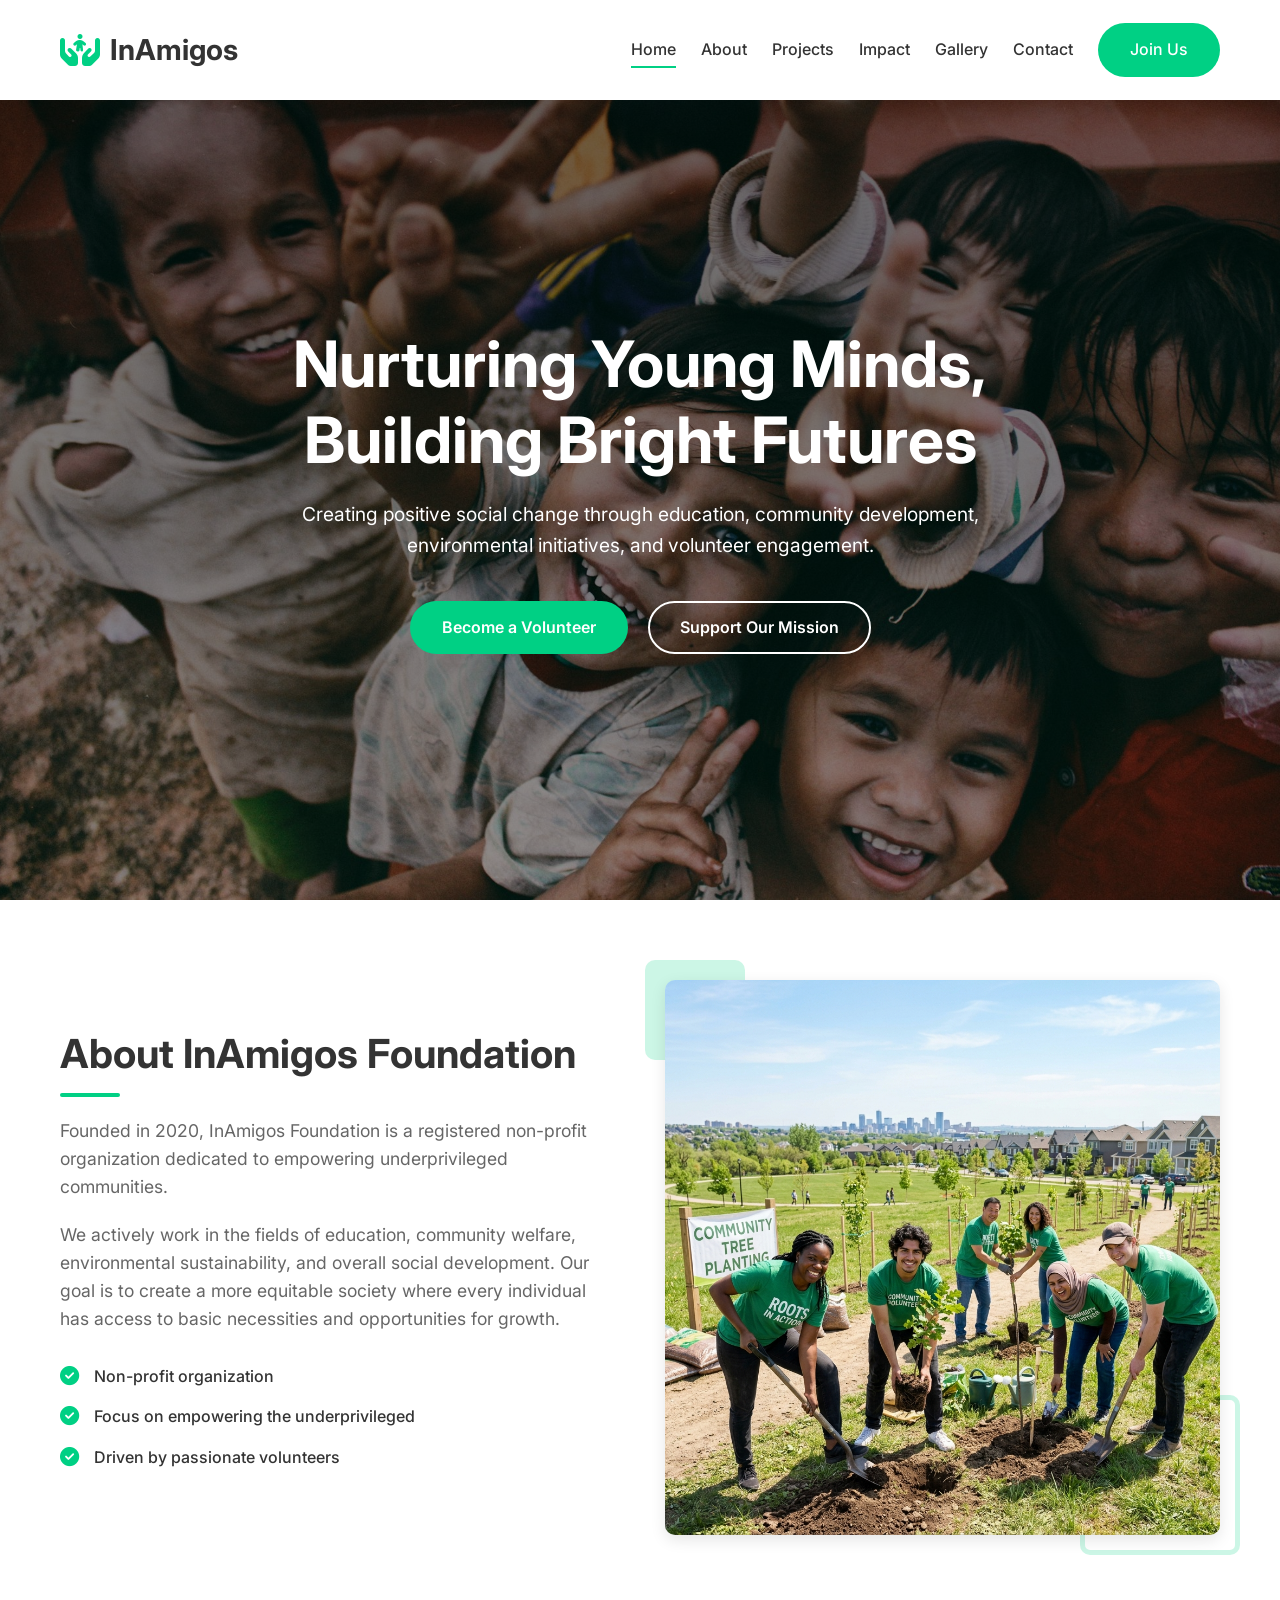
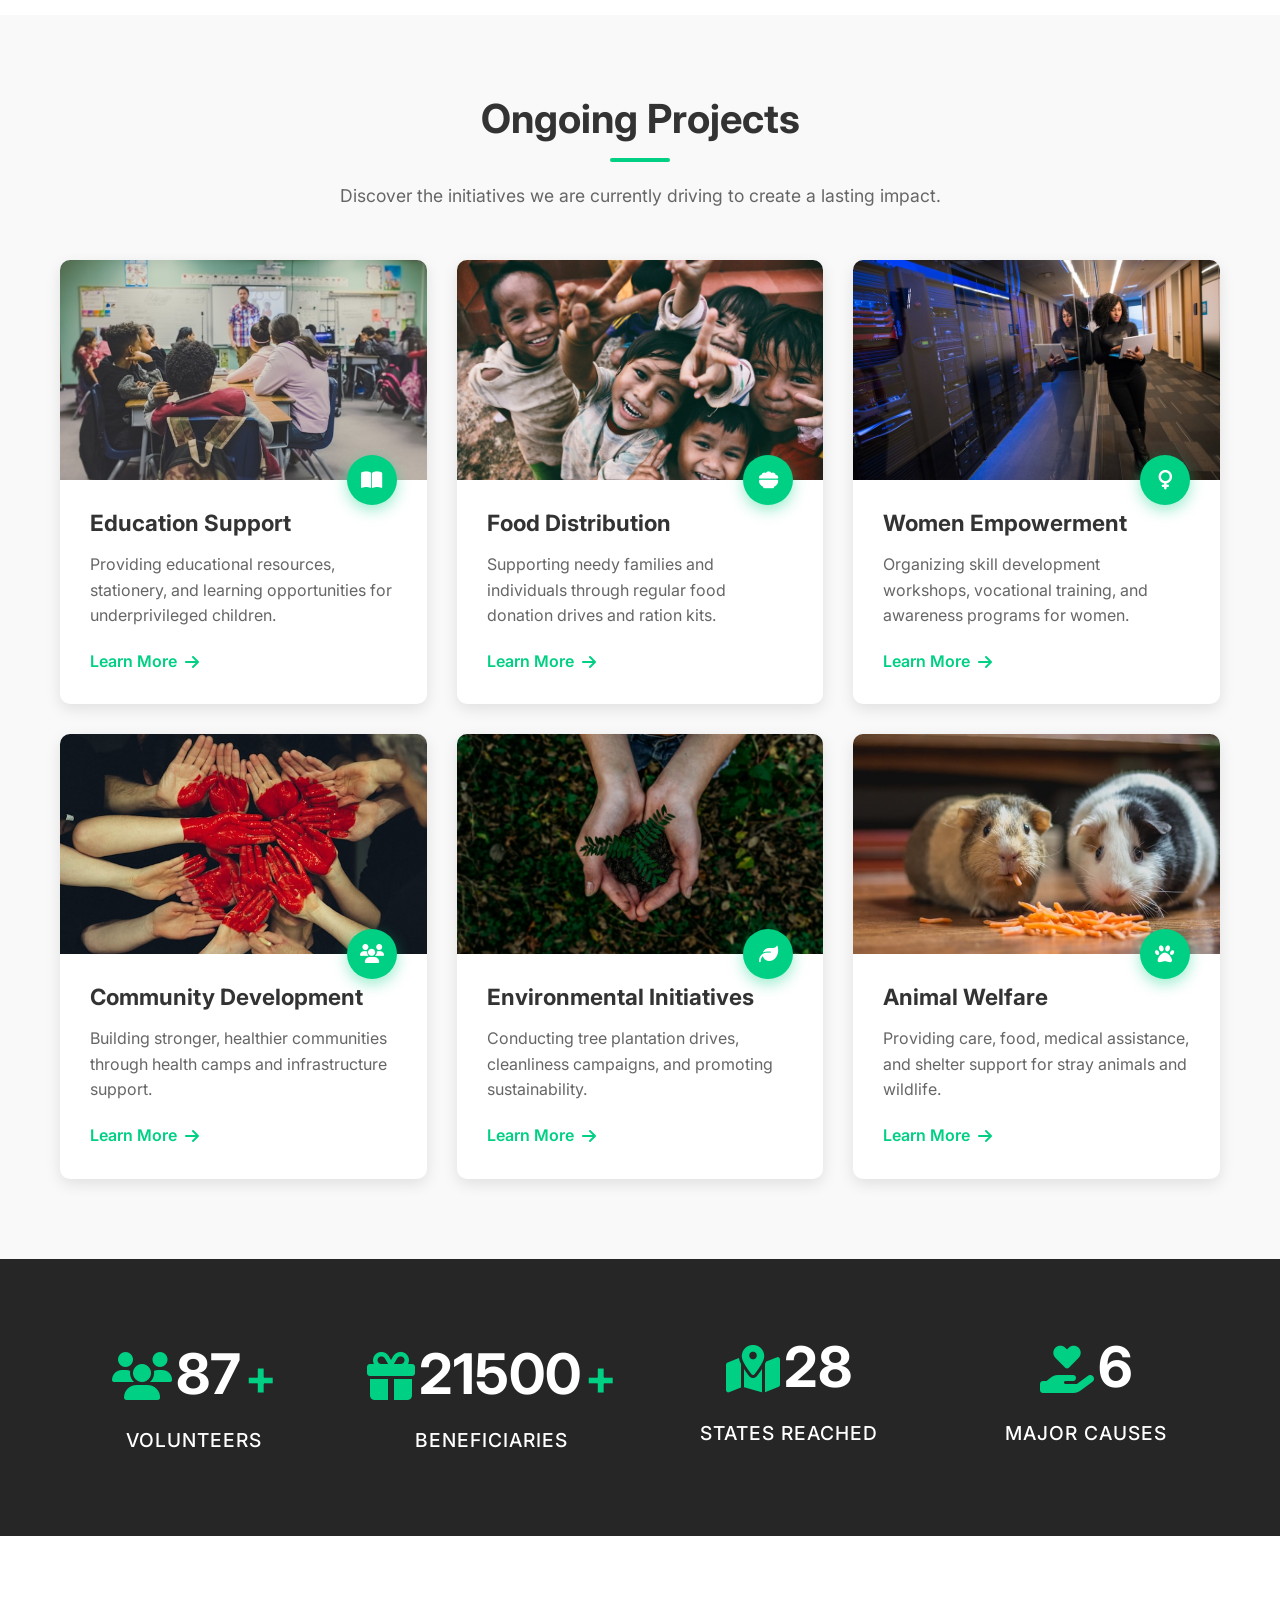
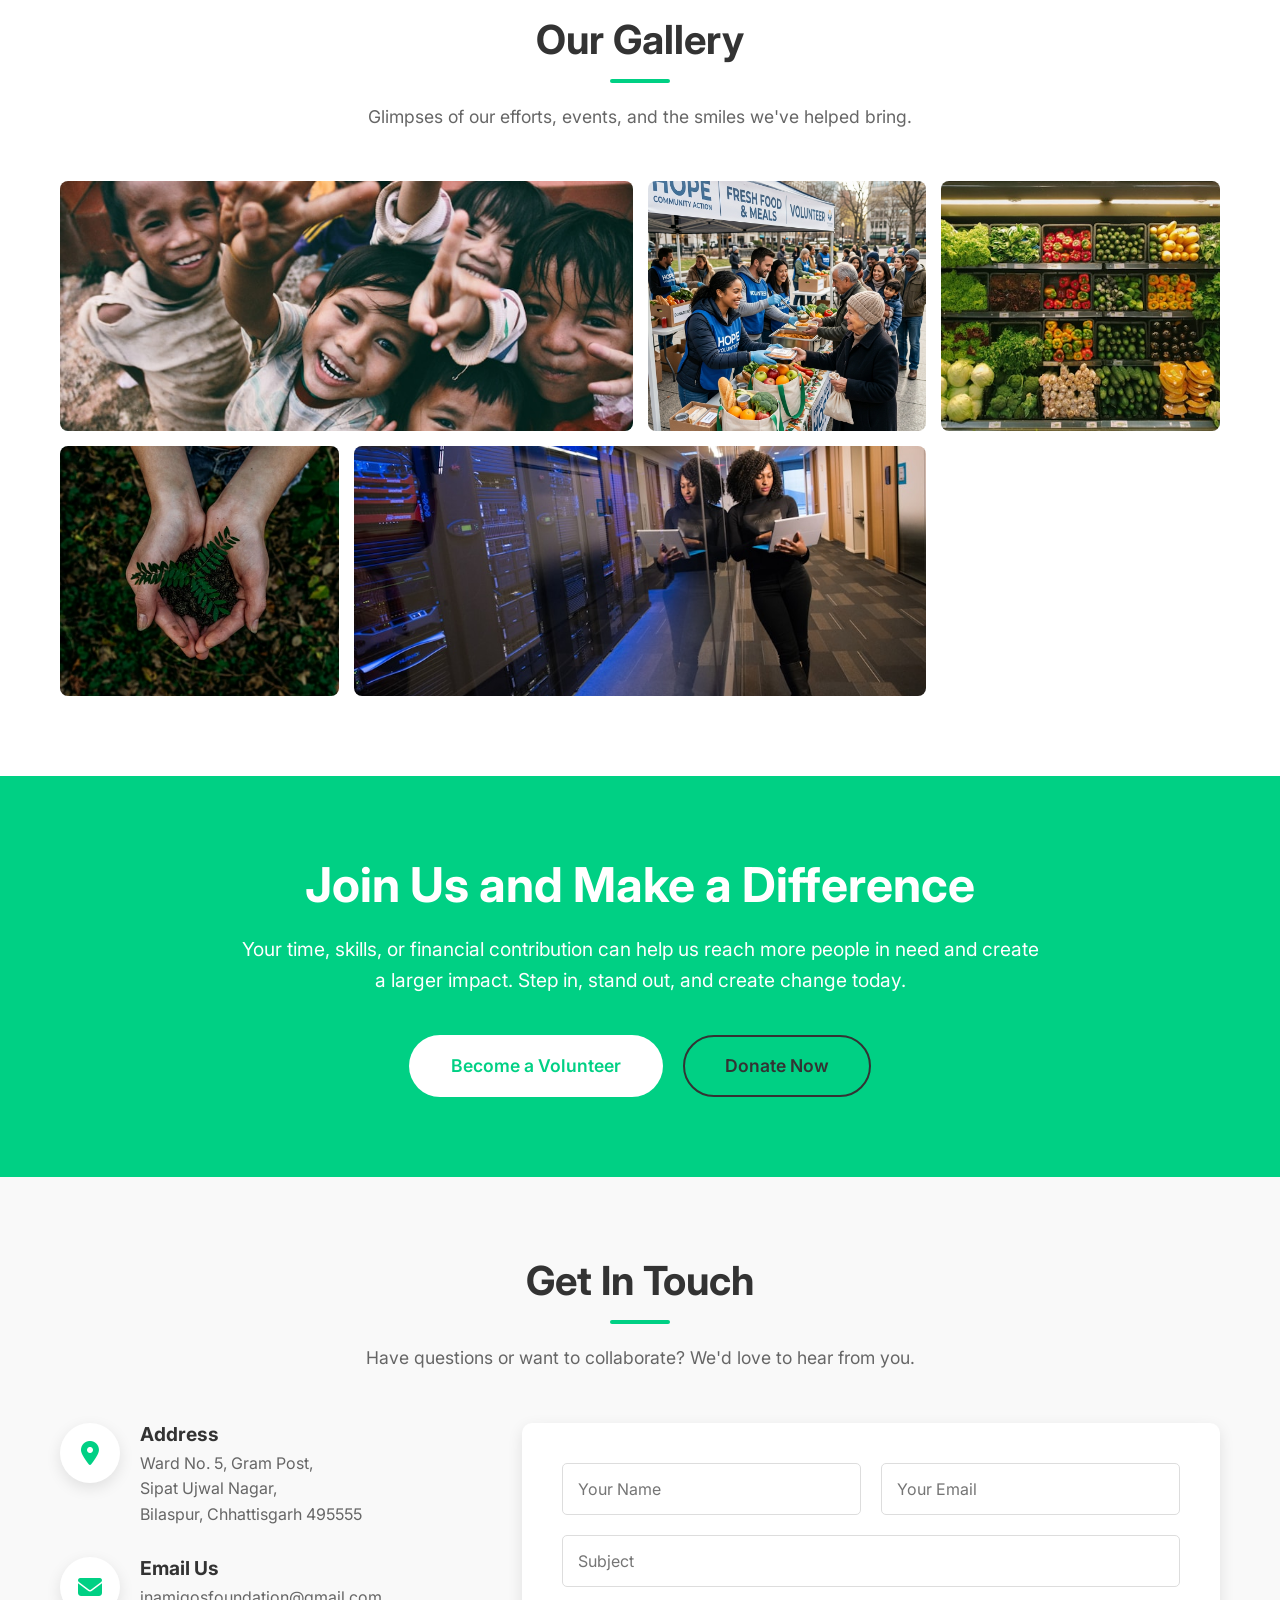
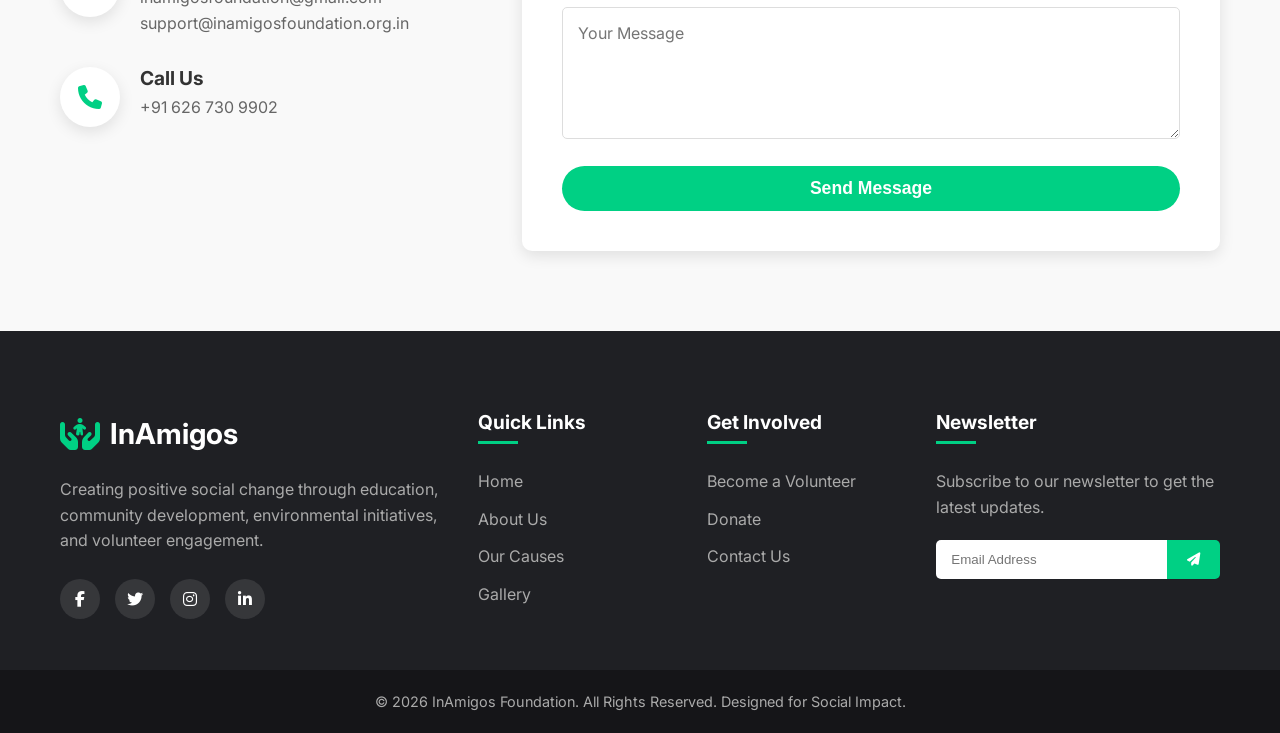
==== index.html @ ce3b353e "Initialize project structure and basic HTML layout" ====
<!DOCTYPE html>
<html lang="en">
<head>
    <meta charset="UTF-8">
    <meta name="viewport" content="width=device-width, initial-scale=1.0">
    <title>InAmigos Foundation - Nurturing Young Minds, Building Bright Futures</title>
    <meta name="description" content="InAmigos Foundation is a non-profit organization working for education, community welfare, environmental sustainability, and social development.">
    <!-- Google Fonts -->
    <link rel="preconnect" href="https://fonts.googleapis.com">
    <link rel="preconnect" href="https://fonts.gstatic.com" crossorigin>
    <link href="https://fonts.googleapis.com/css2?family=Inter:wght@300;400;500;600;700&display=swap" rel="stylesheet">
    <!-- FontAwesome for Icons -->
    <link rel="stylesheet" href="https://cdnjs.cloudflare.com/ajax/libs/font-awesome/6.4.0/css/all.min.css">
    <!-- Custom CSS -->
    <link rel="stylesheet" href="style.css">
</head>
<body>

    <!-- Navigation Bar -->
    <nav class="navbar">
        <div class="container nav-container">
            <a href="#" class="logo">
                <!-- Using a placeholder logo style -->
                <i class="fa-solid fa-hands-holding-child"></i> InAmigos
            </a>
            <div class="nav-links">
                <a href="#home">Home</a>
                <a href="#about">About</a>
                <a href="#projects">Projects</a>
                <a href="#impact">Impact</a>
                <a href="#gallery">Gallery</a>
                <a href="#contact">Contact</a>
                <a href="#contact" class="btn btn-primary nav-btn">Join Us</a>
            </div>
            <div class="hamburger">
                <i class="fa-solid fa-bars"></i>
            </div>
        </div>
    </nav>

    <!-- Hero Section -->
    <section id="home" class="hero">
        <div class="hero-overlay"></div>
        <div class="container hero-content">
            <h1>Nurturing Young Minds, <br>Building Bright Futures</h1>
            <p>Creating positive social change through education, community development, environmental initiatives, and volunteer engagement.</p>
            <div class="hero-buttons">
                <a href="#contact" class="btn btn-primary">Become a Volunteer</a>
                <a href="#donate" class="btn btn-outline">Support Our Mission</a>
            </div>
        </div>
    </section>

    <!-- About Section -->
    <section id="about" class="about section-padding">
        <div class="container about-container">
            <div class="about-text">
                <h2 class="section-title">About InAmigos Foundation</h2>
                <div class="title-underline"></div>
                <p>Founded in 2020, InAmigos Foundation is a registered non-profit organization dedicated to empowering underprivileged communities.</p>
                <p>We actively work in the fields of education, community welfare, environmental sustainability, and overall social development. Our goal is to create a more equitable society where every individual has access to basic necessities and opportunities for growth.</p>
                <ul class="about-features">
                    <li><i class="fa-solid fa-check-circle"></i> Non-profit organization</li>
                    <li><i class="fa-solid fa-check-circle"></i> Focus on empowering the underprivileged</li>
                    <li><i class="fa-solid fa-check-circle"></i> Driven by passionate volunteers</li>
                </ul>
            </div>
            <div class="about-image">
                <img src="img/about_volunteers.png" alt="Volunteers helping community">
            </div>
        </div>
    </section>

    <!-- Ongoing Projects Section -->
    <section id="projects" class="projects bg-light section-padding">
        <div class="container">
            <div class="section-header center">
                <h2 class="section-title">Ongoing Projects</h2>
                <div class="title-underline center-underline"></div>
                <p class="section-subtitle">Discover the initiatives we are currently driving to create a lasting impact.</p>
            </div>
            <div class="projects-grid">
                <!-- Card 1 -->
                <div class="project-card">
                    <div class="card-img">
                        <img src="img/proj1_edu.jpg" alt="Education Support">
                    </div>
                    <div class="card-content">
                        <div class="card-icon"><i class="fa-solid fa-book-open"></i></div>
                        <h3>Education Support</h3>
                        <p>Providing educational resources, stationery, and learning opportunities for underprivileged children.</p>
                        <a href="#" class="card-link">Learn More <i class="fa-solid fa-arrow-right"></i></a>
                    </div>
                </div>
                <!-- Card 2 -->
                <div class="project-card">
                    <div class="card-img">
                        <img src="img/proj2_food.jpg" alt="Food Distribution">
                    </div>
                    <div class="card-content">
                        <div class="card-icon"><i class="fa-solid fa-bowl-food"></i></div>
                        <h3>Food Distribution</h3>
                        <p>Supporting needy families and individuals through regular food donation drives and ration kits.</p>
                        <a href="#" class="card-link">Learn More <i class="fa-solid fa-arrow-right"></i></a>
                    </div>
                </div>
                <!-- Card 3 -->
                <div class="project-card">
                    <div class="card-img">
                        <img src="img/proj3_women.jpg" alt="Women Empowerment">
                    </div>
                    <div class="card-content">
                        <div class="card-icon"><i class="fa-solid fa-venus"></i></div>
                        <h3>Women Empowerment</h3>
                        <p>Organizing skill development workshops, vocational training, and awareness programs for women.</p>
                        <a href="#" class="card-link">Learn More <i class="fa-solid fa-arrow-right"></i></a>
                    </div>
                </div>
                <!-- Card 4 -->
                <div class="project-card">
                    <div class="card-img">
                        <img src="img/proj4_community.jpg" alt="Community Development">
                    </div>
                    <div class="card-content">
                        <div class="card-icon"><i class="fa-solid fa-users"></i></div>
                        <h3>Community Development</h3>
                        <p>Building stronger, healthier communities through health camps and infrastructure support.</p>
                        <a href="#" class="card-link">Learn More <i class="fa-solid fa-arrow-right"></i></a>
                    </div>
                </div>
                <!-- Card 5 -->
                <div class="project-card">
                    <div class="card-img">
                        <img src="img/proj5_environment.jpg" alt="Environmental Initiatives">
                    </div>
                    <div class="card-content">
                        <div class="card-icon"><i class="fa-solid fa-leaf"></i></div>
                        <h3>Environmental Initiatives</h3>
                        <p>Conducting tree plantation drives, cleanliness campaigns, and promoting sustainability.</p>
                        <a href="#" class="card-link">Learn More <i class="fa-solid fa-arrow-right"></i></a>
                    </div>
                </div>
                <!-- Card 6 -->
                <div class="project-card">
                    <div class="card-img">
                        <img src="img/proj6_animal.jpg" alt="Animal Welfare">
                    </div>
                    <div class="card-content">
                        <div class="card-icon"><i class="fa-solid fa-paw"></i></div>
                        <h3>Animal Welfare</h3>
                        <p>Providing care, food, medical assistance, and shelter support for stray animals and wildlife.</p>
                        <a href="#" class="card-link">Learn More <i class="fa-solid fa-arrow-right"></i></a>
                    </div>
                </div>
            </div>
        </div>
    </section>

    <!-- Social Impact Section -->
    <section id="impact" class="impact section-padding">
        <div class="impact-overlay"></div>
        <div class="container impact-container">
            <div class="impact-stat">
                <i class="fa-solid fa-users"></i>
                <div class="counter" data-target="200">0</div>
                <span>+</span>
                <p>Volunteers</p>
            </div>
            <div class="impact-stat">
                <i class="fa-solid fa-gift"></i>
                <div class="counter" data-target="50000">0</div>
                <span>+</span>
                <p>Beneficiaries</p>
            </div>
            <div class="impact-stat">
                <i class="fa-solid fa-map-location-dot"></i>
                <div class="counter" data-target="28">0</div>
                <p>States Reached</p>
            </div>
            <div class="impact-stat">
                <i class="fa-solid fa-hand-holding-heart"></i>
                <div class="counter" data-target="6">0</div>
                <p>Major Causes</p>
            </div>
        </div>
    </section>

    <!-- Gallery Section -->
    <section id="gallery" class="gallery section-padding">
        <div class="container">
            <div class="section-header center">
                <h2 class="section-title">Our Gallery</h2>
                <div class="title-underline center-underline"></div>
                <p class="section-subtitle">Glimpses of our efforts, events, and the smiles we've helped bring.</p>
            </div>
            <div class="gallery-grid">
                <div class="gallery-item item-wide">
                    <img src="img/proj2_food.jpg" alt="Gallery Image 1">
                    <div class="gallery-overlay"><span>Education Drive</span></div>
                </div>
                <div class="gallery-item">
                    <img src="img/gal2_food.png" alt="Gallery Image 2">
                    <div class="gallery-overlay"><span>Food Distribution</span></div>
                </div>
                <div class="gallery-item">
                    <img src="img/gal3_community.jpg" alt="Gallery Image 3">
                    <div class="gallery-overlay"><span>Community Event</span></div>
                </div>
                <div class="gallery-item">
                    <img src="img/proj5_environment.jpg" alt="Gallery Image 4">
                    <div class="gallery-overlay"><span>Tree Plantation</span></div>
                </div>
                <div class="gallery-item item-wide">
                    <img src="img/proj3_women.jpg" alt="Gallery Image 5">
                    <div class="gallery-overlay"><span>Women Empowerment</span></div>
                </div>
            </div>
        </div>
    </section>

    <!-- Volunteer / Donation CTA Section -->
    <section id="donate" class="cta-section section-padding">
        <div class="container cta-container">
            <h2>Join Us and Make a Difference</h2>
            <p>Your time, skills, or financial contribution can help us reach more people in need and create a larger impact. Step in, stand out, and create change today.</p>
            <div class="cta-buttons">
                <a href="#contact" class="btn btn-primary btn-large">Become a Volunteer</a>
                <a href="#contact" class="btn btn-outline-dark btn-large">Donate Now</a>
            </div>
        </div>
    </section>

    <!-- Contact Section -->
    <section id="contact" class="contact section-padding bg-light">
        <div class="container">
            <div class="section-header center">
                <h2 class="section-title">Get In Touch</h2>
                <div class="title-underline center-underline"></div>
                <p class="section-subtitle">Have questions or want to collaborate? We'd love to hear from you.</p>
            </div>
            <div class="contact-container">
                <div class="contact-info">
                    <div class="info-item">
                        <div class="info-icon"><i class="fa-solid fa-location-dot"></i></div>
                        <div>
                            <h4>Address</h4>
                            <p>Ward No. 5, Gram Post,<br>Sipat Ujwal Nagar,<br>Bilaspur, Chhattisgarh 495555</p>
                        </div>
                    </div>
                    <div class="info-item">
                        <div class="info-icon"><i class="fa-solid fa-envelope"></i></div>
                        <div>
                            <h4>Email Us</h4>
                            <p>inamigosfoundation@gmail.com<br>support@inamigosfoundation.org.in</p>
                        </div>
                    </div>
                    <div class="info-item">
                        <div class="info-icon"><i class="fa-solid fa-phone"></i></div>
                        <div>
                            <h4>Call Us</h4>
                            <p>+91 626 730 9902</p>
                        </div>
                    </div>
                </div>
                <div class="contact-form">
                    <form action="#" method="POST" id="contactForm">
                        <div class="form-group">
                            <input type="text" placeholder="Your Name" required>
                            <input type="email" placeholder="Your Email" required>
                        </div>
                        <input type="text" placeholder="Subject" required class="full-width">
                        <textarea rows="5" placeholder="Your Message" required class="full-width"></textarea>
                        <button type="submit" class="btn btn-primary">Send Message</button>
                    </form>
                </div>
            </div>
        </div>
    </section>

    <!-- Footer -->
    <footer class="footer">
        <div class="container footer-container">
            <div class="footer-col brand-col">
                <a href="#" class="logo footer-logo">
                    <i class="fa-solid fa-hands-holding-child"></i> InAmigos
                </a>
                <p class="footer-desc">Creating positive social change through education, community development, environmental initiatives, and volunteer engagement.</p>
                <div class="social-links">
                    <a href="#"><i class="fa-brands fa-facebook-f"></i></a>
                    <a href="#"><i class="fa-brands fa-twitter"></i></a>
                    <a href="#"><i class="fa-brands fa-instagram"></i></a>
                    <a href="#"><i class="fa-brands fa-linkedin-in"></i></a>
                </div>
            </div>
            <div class="footer-col links-col">
                <h3>Quick Links</h3>
                <ul>
                    <li><a href="#home">Home</a></li>
                    <li><a href="#about">About Us</a></li>
                    <li><a href="#projects">Our Causes</a></li>
                    <li><a href="#gallery">Gallery</a></li>
                </ul>
            </div>
            <div class="footer-col links-col">
                <h3>Get Involved</h3>
                <ul>
                    <li><a href="#contact">Become a Volunteer</a></li>
                    <li><a href="#donate">Donate</a></li>
                    <li><a href="#contact">Contact Us</a></li>
                </ul>
            </div>
            <div class="footer-col newsletter-col">
                <h3>Newsletter</h3>
                <p>Subscribe to our newsletter to get the latest updates.</p>
                <form class="newsletter-form">
                    <input type="email" placeholder="Email Address" required>
                    <button type="submit"><i class="fa-solid fa-paper-plane"></i></button>
                </form>
            </div>
        </div>
        <div class="footer-bottom">
            <div class="container">
                <p>&copy; 2026 InAmigos Foundation. All Rights Reserved. Designed for Social Impact.</p>
            </div>
        </div>
    </footer>

    <!-- Scroll to Top Button -->
    <a href="#" class="scroll-top" id="scrollTop">
        <i class="fa-solid fa-chevron-up"></i>
    </a>

    <!-- Custom JS -->
    <script src="script.js"></script>
</body>
</html>
---- style.css ----
/* 
   InAmigos Foundation - Custom CSS 
   Color Palette:
   Primary Green: #00d084 (matching reference)
   Secondary Green: #00b371
   Dark Text: #333333
   Light Text: #ffffff
   Background Light: #f9f9f9
   Background Dark: #222222
*/

:root {
    --primary-color: #00d084;
    --primary-hover: #00b371;
    --text-dark: #333333;
    --text-light: #666666;
    --white: #ffffff;
    --bg-light: #f9f9f9;
    --bg-dark: #2a2a2a;
    --bg-footer: #1f2024;
    --transition: all 0.3s ease-in-out;
    --box-shadow: 0 5px 15px rgba(0,0,0,0.1);
}

* {
    margin: 0;
    padding: 0;
    box-sizing: border-box;
}

body {
    font-family: 'Inter', sans-serif;
    line-height: 1.6;
    color: var(--text-light);
    background-color: var(--white);
    overflow-x: hidden;
}

h1, h2, h3, h4, h5, h6 {
    color: var(--text-dark);
    font-weight: 700;
    line-height: 1.2;
}

a {
    text-decoration: none;
    color: var(--text-dark);
    transition: var(--transition);
}

ul {
    list-style: none;
}

img {
    max-width: 100%;
    height: auto;
    display: block;
}

.container {
    max-width: 1200px;
    margin: 0 auto;
    padding: 0 20px;
}

.section-padding {
    padding: 80px 0;
}

.bg-light {
    background-color: var(--bg-light);
}

.section-header {
    margin-bottom: 50px;
}

.section-header.center {
    text-align: center;
}

.section-title {
    font-size: 2.5rem;
    margin-bottom: 15px;
}

.section-subtitle {
    font-size: 1.1rem;
    max-width: 700px;
    margin: 0 auto;
}

.title-underline {
    width: 60px;
    height: 4px;
    background-color: var(--primary-color);
    margin-bottom: 20px;
    border-radius: 2px;
}

.center-underline {
    margin: 0 auto 20px auto;
}

/* Buttons */
.btn {
    display: inline-block;
    padding: 12px 30px;
    border-radius: 50px;
    font-weight: 600;
    text-align: center;
    cursor: pointer;
    transition: var(--transition);
    border: 2px solid transparent;
}

.btn-primary {
    background-color: var(--primary-color);
    color: var(--white);
}

.btn-primary:hover {
    background-color: var(--primary-hover);
    color: var(--white);
    box-shadow: 0 5px 15px rgba(0, 208, 132, 0.4);
    transform: translateY(-2px);
}

.btn-outline {
    background-color: transparent;
    border-color: var(--white);
    color: var(--white);
}

.btn-outline:hover {
    background-color: var(--white);
    color: var(--text-dark);
}

.btn-outline-dark {
    background-color: transparent;
    border-color: var(--text-dark);
    color: var(--text-dark);
}

.btn-outline-dark:hover {
    background-color: var(--text-dark);
    color: var(--white);
}

.btn-large {
    padding: 15px 40px;
    font-size: 1.1rem;
}

/* Navbar */
.navbar {
    position: fixed;
    top: 0;
    left: 0;
    width: 100%;
    background-color: var(--white);
    box-shadow: 0 2px 10px rgba(0,0,0,0.1);
    z-index: 1000;
    transition: var(--transition);
}

.nav-container {
    display: flex;
    justify-content: space-between;
    align-items: center;
    height: 80px;
}

.logo {
    font-size: 1.8rem;
    font-weight: 700;
    color: var(--text-dark);
    display: flex;
    align-items: center;
    gap: 10px;
}

.logo i {
    color: var(--primary-color);
    font-size: 2rem;
}

.nav-links {
    display: flex;
    align-items: center;
    gap: 25px;
}

.nav-links a {
    font-weight: 500;
    position: relative;
}

.nav-links a:not(.nav-btn)::after {
    content: '';
    position: absolute;
    bottom: -5px;
    left: 0;
    width: 0;
    height: 2px;
    background-color: var(--primary-color);
    transition: var(--transition);
}

.nav-links a:not(.nav-btn):hover::after,
.nav-links a.active:not(.nav-btn)::after {
    width: 100%;
}

.nav-links a:hover {
    color: var(--primary-color);
}

.hamburger {
    display: none;
    font-size: 1.5rem;
    cursor: pointer;
    color: var(--text-dark);
}

/* Hero Section */
.hero {
    height: 100vh;
    min-height: 600px;
    background: url('img/hero_bg.jpg') center/cover no-repeat;
    position: relative;
    display: flex;
    align-items: center;
    padding-top: 80px; /* Offset for navbar */
}

.hero-overlay {
    position: absolute;
    top: 0;
    left: 0;
    width: 100%;
    height: 100%;
    background: linear-gradient(rgba(0,0,0,0.6), rgba(0,0,0,0.4));
}

.hero-content {
    position: relative;
    z-index: 1;
    color: var(--white);
    max-width: 800px;
    text-align: center;
    margin: 0 auto;
}

.hero h1 {
    color: var(--white);
    font-size: 4rem;
    margin-bottom: 20px;
    animation: fadeInUp 1s ease;
}

.hero p {
    font-size: 1.2rem;
    margin-bottom: 40px;
    animation: fadeInUp 1s ease 0.2s;
    animation-fill-mode: both;
}

.hero-buttons {
    display: flex;
    gap: 20px;
    justify-content: center;
    animation: fadeInUp 1s ease 0.4s;
    animation-fill-mode: both;
}

/* About Section */
.about-container {
    display: flex;
    align-items: center;
    gap: 50px;
}

.about-text {
    flex: 1;
}

.about-text p {
    margin-bottom: 20px;
    font-size: 1.1rem;
}

.about-features {
    margin-top: 30px;
}

.about-features li {
    display: flex;
    align-items: center;
    gap: 15px;
    margin-bottom: 15px;
    font-weight: 500;
    color: var(--text-dark);
}

.about-features i {
    color: var(--primary-color);
    font-size: 1.2rem;
}

.about-image {
    flex: 1;
    position: relative;
}

.about-image img {
    border-radius: 10px;
    box-shadow: var(--box-shadow);
}

.about-image::before {
    content: '';
    position: absolute;
    top: -20px;
    left: -20px;
    width: 100px;
    height: 100px;
    background-color: var(--primary-color);
    border-radius: 10px;
    z-index: -1;
    opacity: 0.2;
}

.about-image::after {
    content: '';
    position: absolute;
    bottom: -20px;
    right: -20px;
    width: 150px;
    height: 150px;
    border: 5px solid var(--primary-color);
    border-radius: 10px;
    z-index: -1;
    opacity: 0.2;
}

/* Projects Section */
.projects-grid {
    display: grid;
    grid-template-columns: repeat(auto-fit, minmax(350px, 1fr));
    gap: 30px;
}

.project-card {
    background-color: var(--white);
    border-radius: 10px;
    overflow: hidden;
    box-shadow: var(--box-shadow);
    transition: var(--transition);
}

.project-card:hover {
    transform: translateY(-10px);
    box-shadow: 0 15px 30px rgba(0,0,0,0.15);
}

.card-img {
    height: 220px;
    overflow: hidden;
}

.card-img img {
    width: 100%;
    height: 100%;
    object-fit: cover;
    transition: var(--transition);
}

.project-card:hover .card-img img {
    transform: scale(1.1);
}

.card-content {
    padding: 30px;
    position: relative;
}

.card-icon {
    position: absolute;
    top: -25px;
    right: 30px;
    width: 50px;
    height: 50px;
    background-color: var(--primary-color);
    color: var(--white);
    border-radius: 50%;
    display: flex;
    justify-content: center;
    align-items: center;
    font-size: 1.2rem;
    box-shadow: 0 5px 15px rgba(0, 208, 132, 0.4);
}

.card-content h3 {
    margin-bottom: 15px;
    font-size: 1.4rem;
}

.card-content p {
    margin-bottom: 20px;
}

.card-link {
    color: var(--primary-color);
    font-weight: 600;
    display: inline-flex;
    align-items: center;
    gap: 8px;
}

.card-link:hover {
    color: var(--primary-hover);
    gap: 12px;
}

/* Impact Section */
.impact {
    background: url('img/impact_bg.png') center/cover fixed;
    position: relative;
    color: var(--white);
}

.impact-overlay {
    position: absolute;
    top: 0;
    left: 0;
    width: 100%;
    height: 100%;
    background-color: rgba(0, 0, 0, 0.85);
}

.impact-container {
    position: relative;
    z-index: 1;
    display: flex;
    justify-content: space-around;
    flex-wrap: wrap;
    gap: 30px;
    text-align: center;
}

.impact-stat {
    flex: 1;
    min-width: 200px;
}

.impact-stat i {
    font-size: 3rem;
    color: var(--primary-color);
    margin-bottom: 15px;
}

.impact-stat .counter {
    display: inline-block;
    font-size: 3.5rem;
    font-weight: 700;
    line-height: 1;
}

.impact-stat span {
    font-size: 3rem;
    font-weight: 700;
    color: var(--primary-color);
}

.impact-stat p {
    font-size: 1.2rem;
    font-weight: 500;
    text-transform: uppercase;
    letter-spacing: 1px;
    margin-top: 10px;
}

/* Gallery Section */
.gallery-grid {
    display: grid;
    grid-template-columns: repeat(4, 1fr);
    grid-auto-rows: 250px;
    gap: 15px;
}

.gallery-item {
    position: relative;
    overflow: hidden;
    border-radius: 8px;
    cursor: pointer;
}

.gallery-item.item-wide {
    grid-column: span 2;
}

.gallery-item img {
    width: 100%;
    height: 100%;
    object-fit: cover;
    transition: transform 0.5s ease;
}

.gallery-overlay {
    position: absolute;
    top: 0;
    left: 0;
    width: 100%;
    height: 100%;
    background: rgba(0, 208, 132, 0.8);
    display: flex;
    justify-content: center;
    align-items: center;
    opacity: 0;
    transition: var(--transition);
}

.gallery-overlay span {
    color: var(--white);
    font-size: 1.5rem;
    font-weight: 600;
    transform: translateY(20px);
    transition: var(--transition);
}

.gallery-item:hover img {
    transform: scale(1.1);
}

.gallery-item:hover .gallery-overlay {
    opacity: 1;
}

.gallery-item:hover .gallery-overlay span {
    transform: translateY(0);
}

/* CTA Section */
.cta-section {
    background-color: var(--primary-color);
    color: var(--white);
    text-align: center;
}

.cta-container h2 {
    color: var(--white);
    font-size: 3rem;
    margin-bottom: 20px;
}

.cta-container p {
    font-size: 1.2rem;
    max-width: 800px;
    margin: 0 auto 40px auto;
}

.cta-buttons {
    display: flex;
    justify-content: center;
    gap: 20px;
}

.cta-buttons .btn-primary {
    background-color: var(--white);
    color: var(--primary-color);
}

.cta-buttons .btn-primary:hover {
    background-color: var(--bg-light);
    transform: translateY(-2px);
    box-shadow: 0 5px 15px rgba(0,0,0,0.1);
}

/* Contact Section */
.contact-container {
    display: flex;
    gap: 50px;
}

.contact-info {
    flex: 1;
    display: flex;
    flex-direction: column;
    gap: 30px;
}

.info-item {
    display: flex;
    gap: 20px;
    align-items: flex-start;
}

.info-icon {
    width: 60px;
    height: 60px;
    background-color: var(--white);
    border-radius: 50%;
    display: flex;
    justify-content: center;
    align-items: center;
    font-size: 1.5rem;
    color: var(--primary-color);
    box-shadow: var(--box-shadow);
    flex-shrink: 0;
}

.info-item h4 {
    margin-bottom: 5px;
    font-size: 1.2rem;
}

.contact-form {
    flex: 1.5;
    background-color: var(--white);
    padding: 40px;
    border-radius: 10px;
    box-shadow: var(--box-shadow);
}

.form-group {
    display: flex;
    gap: 20px;
    margin-bottom: 20px;
}

.form-group input,
.full-width {
    width: 100%;
    padding: 15px;
    border: 1px solid #ddd;
    border-radius: 5px;
    font-family: inherit;
    font-size: 1rem;
    outline: none;
    transition: var(--transition);
}

.full-width {
    margin-bottom: 20px;
}

input:focus, textarea:focus {
    border-color: var(--primary-color);
}

.contact-form button {
    width: 100%;
    border: none;
    font-size: 1.1rem;
}

/* Footer */
.footer {
    background-color: var(--bg-footer);
    color: #aaaaaa;
    padding-top: 80px;
}

.footer h3 {
    color: var(--white);
    margin-bottom: 25px;
    font-size: 1.2rem;
    position: relative;
    padding-bottom: 10px;
}

.footer h3::after {
    content: '';
    position: absolute;
    bottom: 0;
    left: 0;
    width: 40px;
    height: 3px;
    background-color: var(--primary-color);
}

.footer-container {
    display: grid;
    grid-template-columns: 2fr 1fr 1fr 1.5fr;
    gap: 40px;
    margin-bottom: 50px;
}

.footer-logo {
    color: var(--white);
    margin-bottom: 20px;
    display: inline-flex;
}

.footer-desc {
    margin-bottom: 25px;
}

.social-links {
    display: flex;
    gap: 15px;
}

.social-links a {
    display: inline-flex;
    justify-content: center;
    align-items: center;
    width: 40px;
    height: 40px;
    background-color: rgba(255,255,255,0.1);
    color: var(--white);
    border-radius: 50%;
}

.social-links a:hover {
    background-color: var(--primary-color);
    transform: translateY(-3px);
}

.links-col ul li {
    margin-bottom: 12px;
}

.links-col ul li a {
    color: #aaaaaa;
    display: inline-block;
}

.links-col ul li a:hover {
    color: var(--primary-color);
    transform: translateX(5px);
}

.newsletter-form {
    display: flex;
    margin-top: 20px;
}

.newsletter-form input {
    flex: 1;
    padding: 12px 15px;
    border: none;
    border-radius: 5px 0 0 5px;
    outline: none;
}

.newsletter-form button {
    padding: 12px 20px;
    background-color: var(--primary-color);
    color: var(--white);
    border: none;
    border-radius: 0 5px 5px 0;
    cursor: pointer;
    transition: var(--transition);
}

.newsletter-form button:hover {
    background-color: var(--primary-hover);
}

.footer-bottom {
    background-color: #151518;
    padding: 20px 0;
    text-align: center;
}

.footer-bottom p {
    font-size: 0.9rem;
}

/* Scroll to Top */
.scroll-top {
    position: fixed;
    bottom: 30px;
    right: 30px;
    width: 50px;
    height: 50px;
    background-color: var(--primary-color);
    color: var(--white);
    border-radius: 50%;
    display: flex;
    justify-content: center;
    align-items: center;
    font-size: 1.2rem;
    box-shadow: var(--box-shadow);
    z-index: 999;
    opacity: 0;
    visibility: hidden;
    transition: var(--transition);
}

.scroll-top.active {
    opacity: 1;
    visibility: visible;
}

.scroll-top:hover {
    background-color: var(--bg-dark);
    color: var(--white);
    transform: translateY(-5px);
}

/* Animations */
@keyframes fadeInUp {
    from {
        opacity: 0;
        transform: translateY(30px);
    }
    to {
        opacity: 1;
        transform: translateY(0);
    }
}

/* Responsive Design */
@media (max-width: 1024px) {
    .gallery-grid {
        grid-template-columns: repeat(3, 1fr);
    }
}

@media (max-width: 991px) {
    .hero h1 {
        font-size: 3rem;
    }
    
    .about-container {
        flex-direction: column;
    }
    
    .contact-container {
        flex-direction: column;
    }
    
    .footer-container {
        grid-template-columns: repeat(2, 1fr);
    }
}

@media (max-width: 768px) {
    .hamburger {
        display: block;
    }
    
    .nav-links {
        position: absolute;
        top: 80px;
        left: -100%;
        width: 100%;
        background-color: var(--white);
        flex-direction: column;
        padding: 30px 0;
        box-shadow: 0 10px 10px rgba(0,0,0,0.1);
        transition: 0.4s;
    }
    
    .nav-links.active {
        left: 0;
    }
    
    .nav-links a {
        font-size: 1.2rem;
    }
    
    .hero h1 {
        font-size: 2.5rem;
    }
    
    .hero-buttons {
        flex-direction: column;
        padding: 0 20px;
    }
    
    .projects-grid {
        grid-template-columns: repeat(auto-fit, minmax(300px, 1fr));
    }
    
    .gallery-grid {
        grid-template-columns: repeat(2, 1fr);
    }
    
    .gallery-item.item-wide {
        grid-column: span 1;
    }
    
    .form-group {
        flex-direction: column;
        gap: 20px;
    }
}

@media (max-width: 576px) {
    .section-title {
        font-size: 2rem;
    }
    
    .hero h1 {
        font-size: 2rem;
    }
    
    .gallery-grid {
        grid-template-columns: 1fr;
    }
    
    .footer-container {
        grid-template-columns: 1fr;
    }
    
    .cta-buttons {
        flex-direction: column;
    }
}
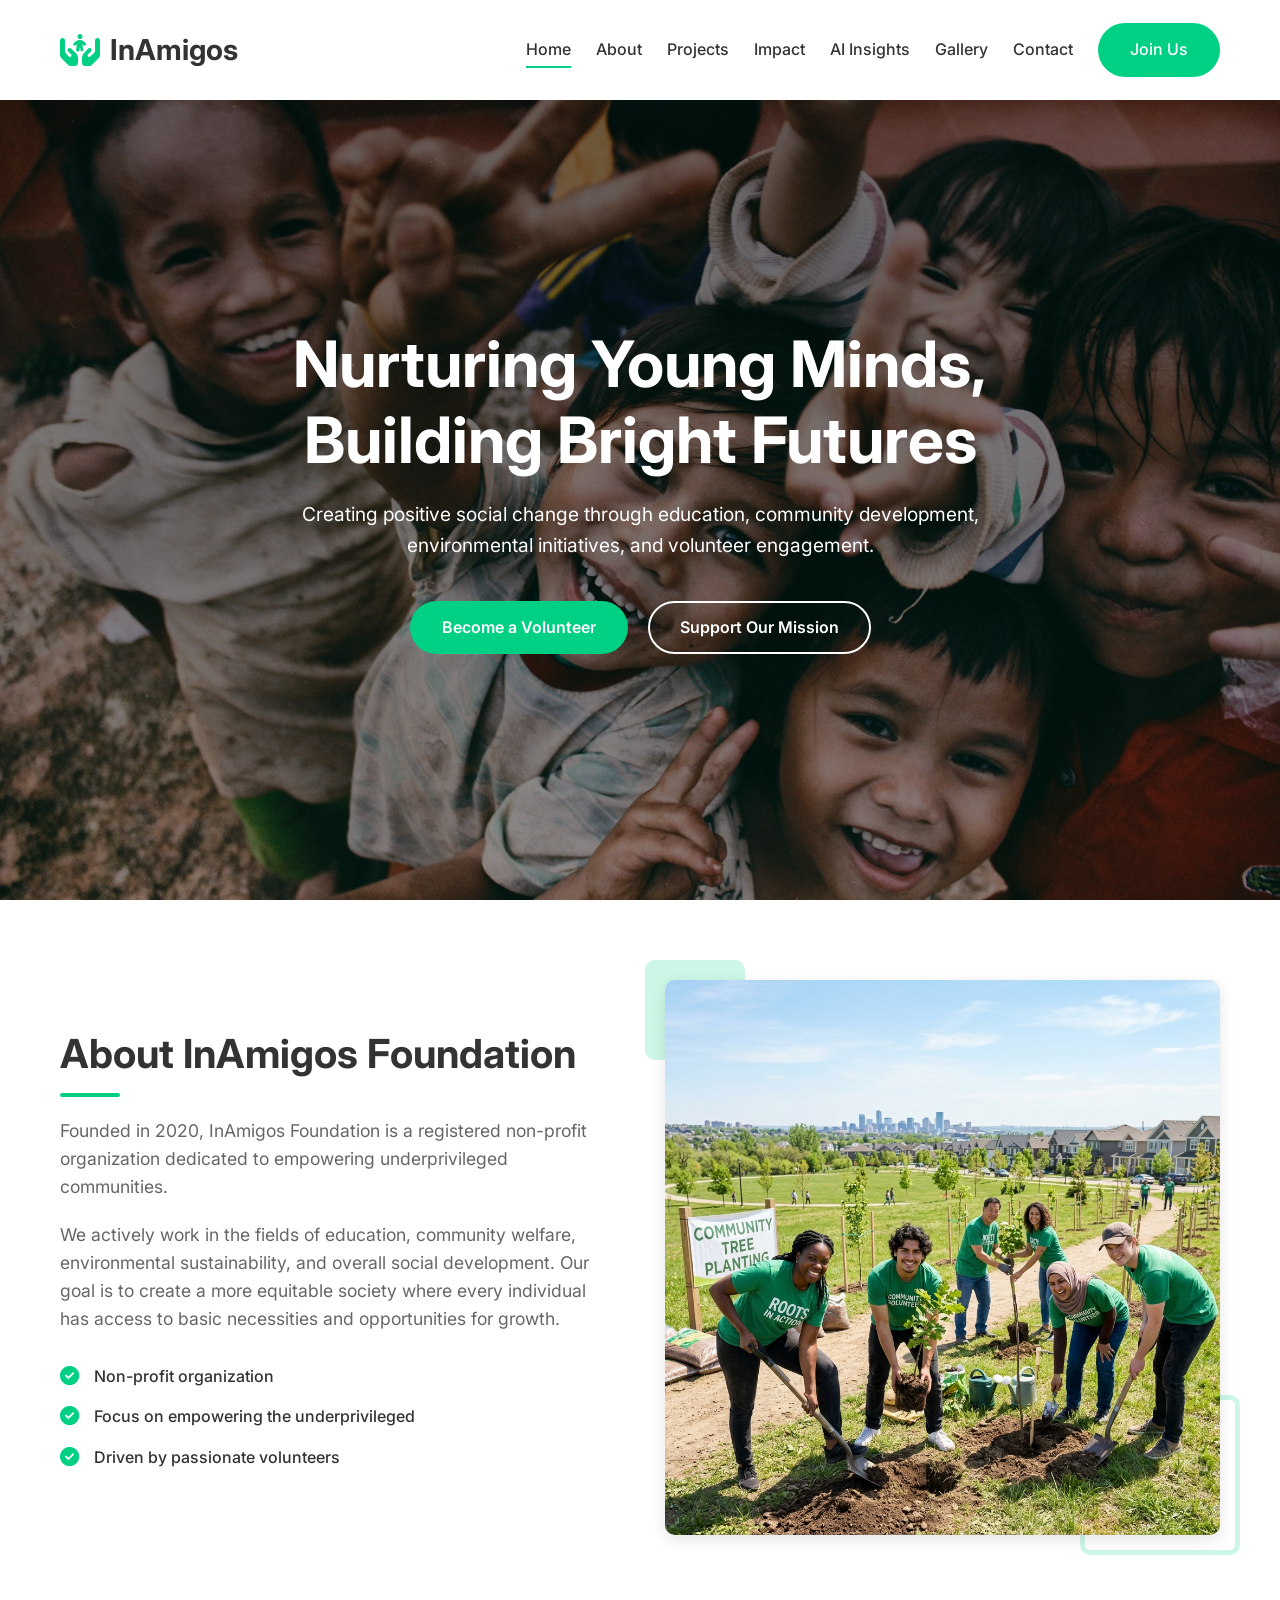
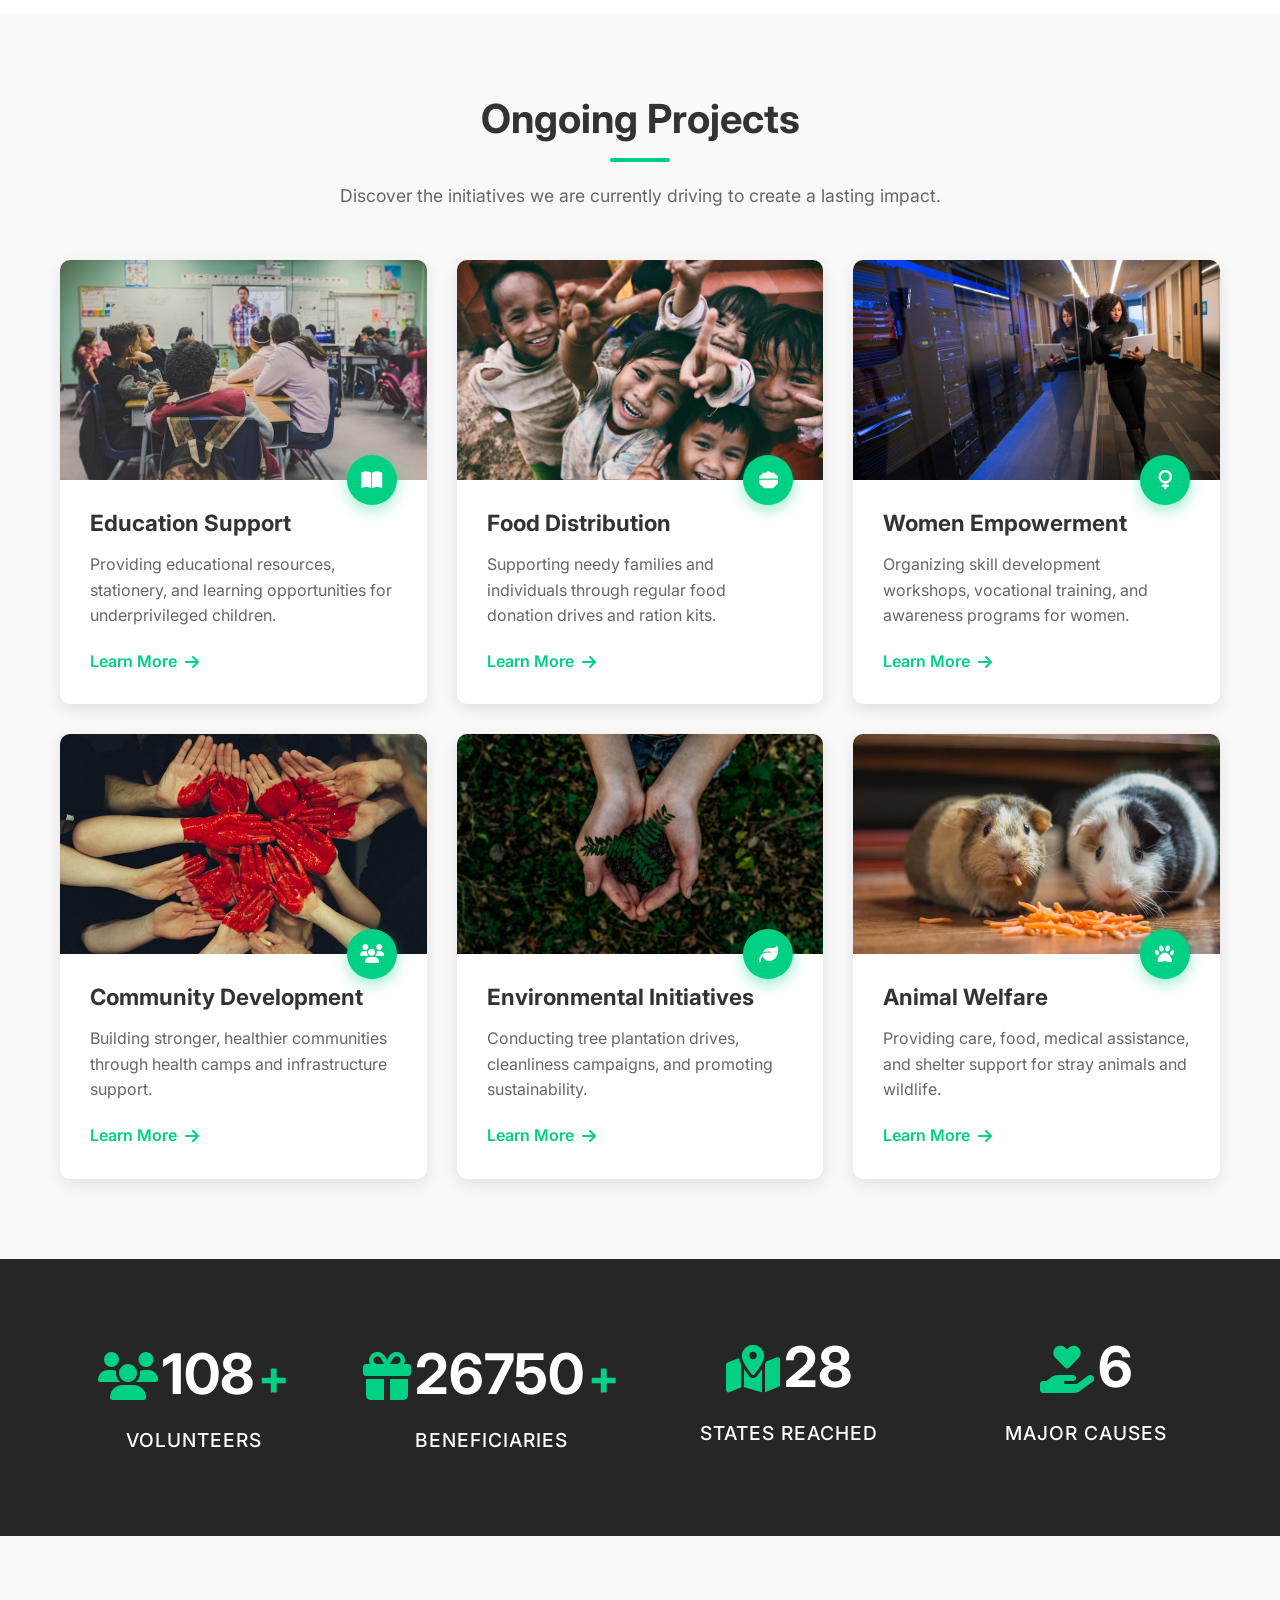
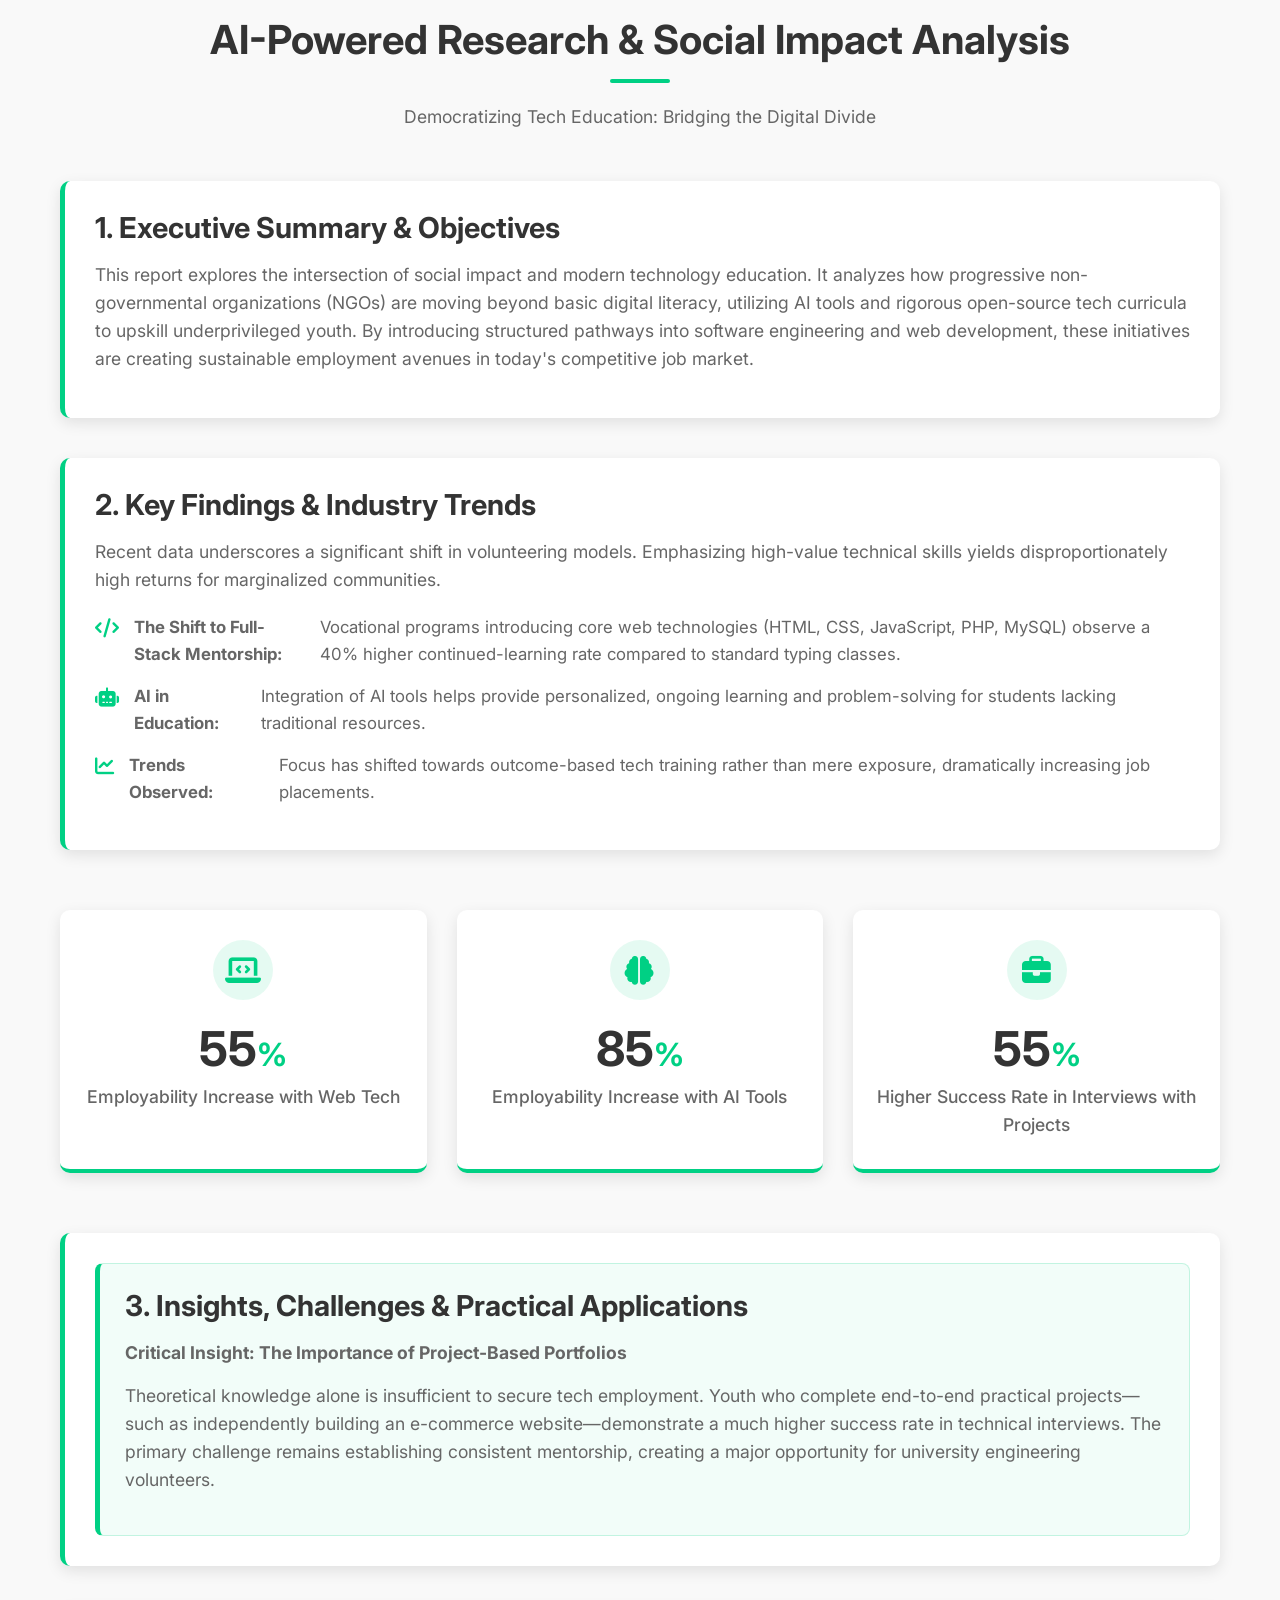
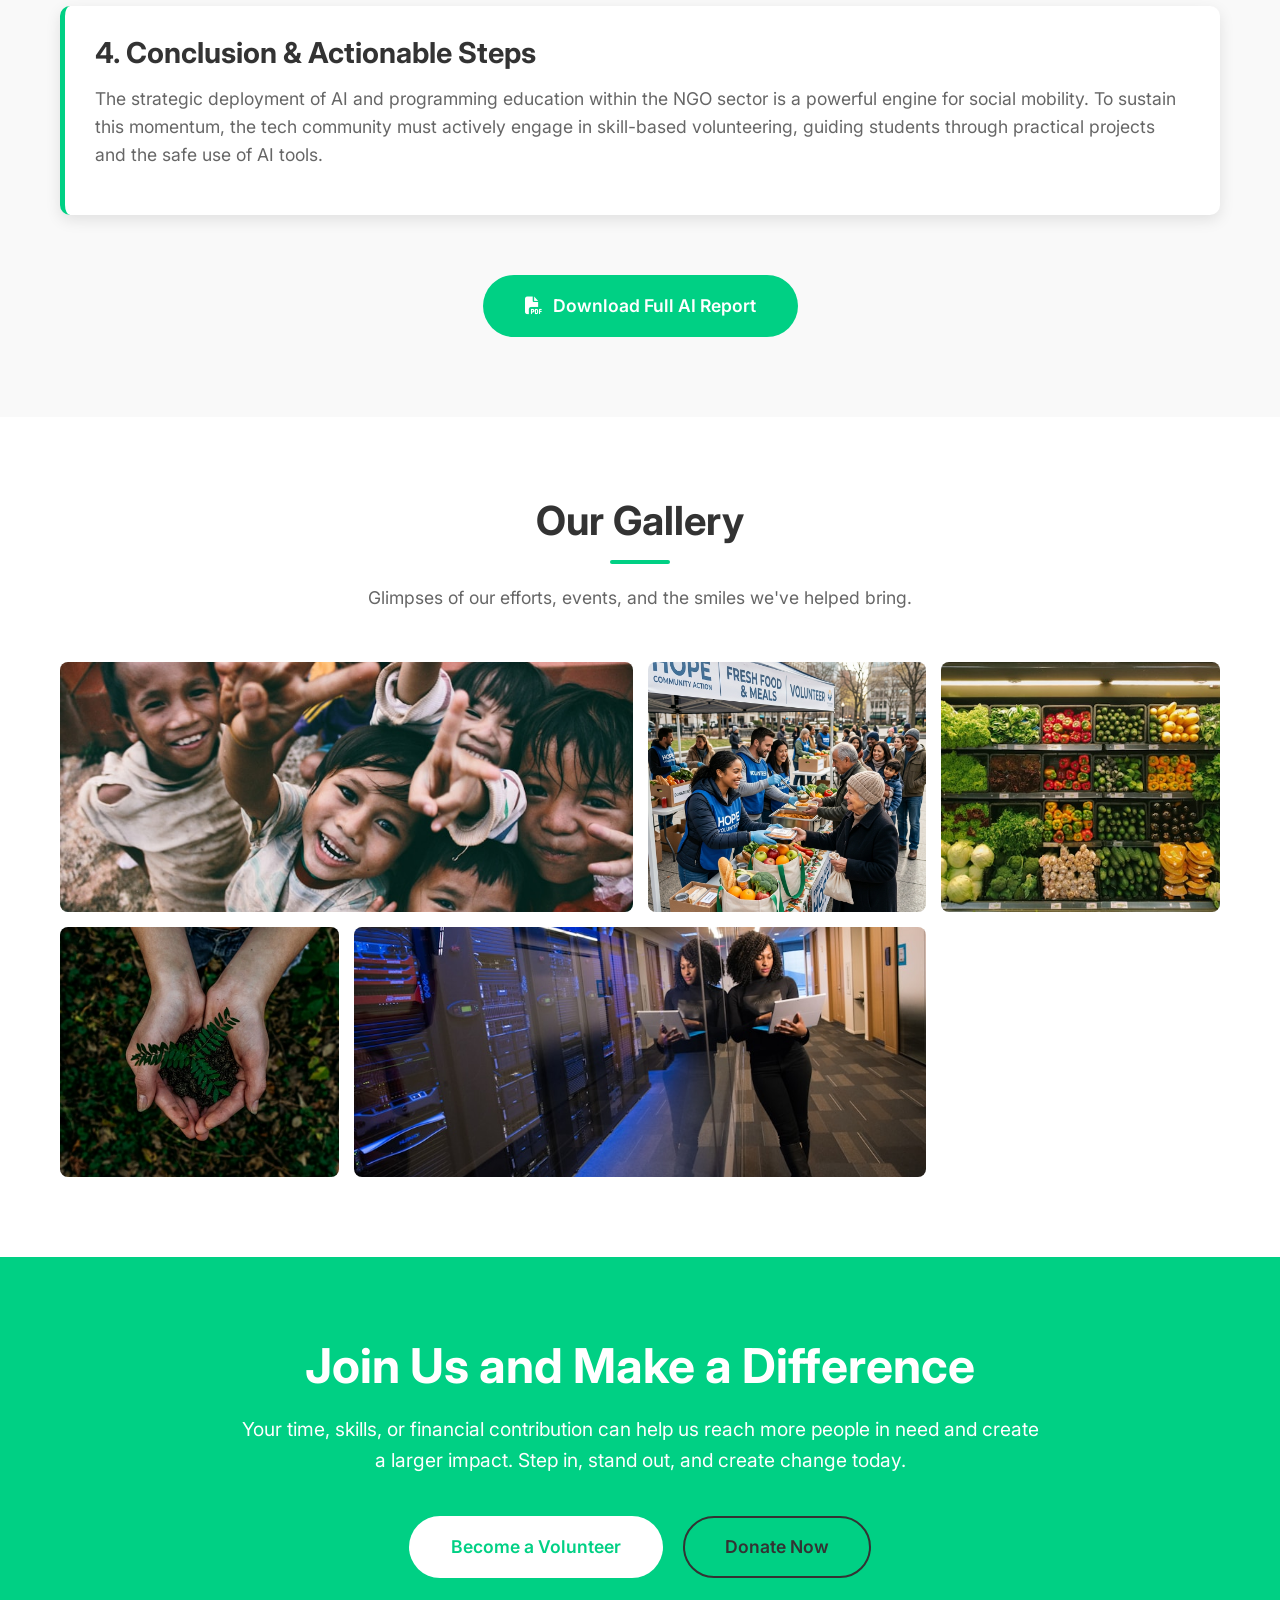
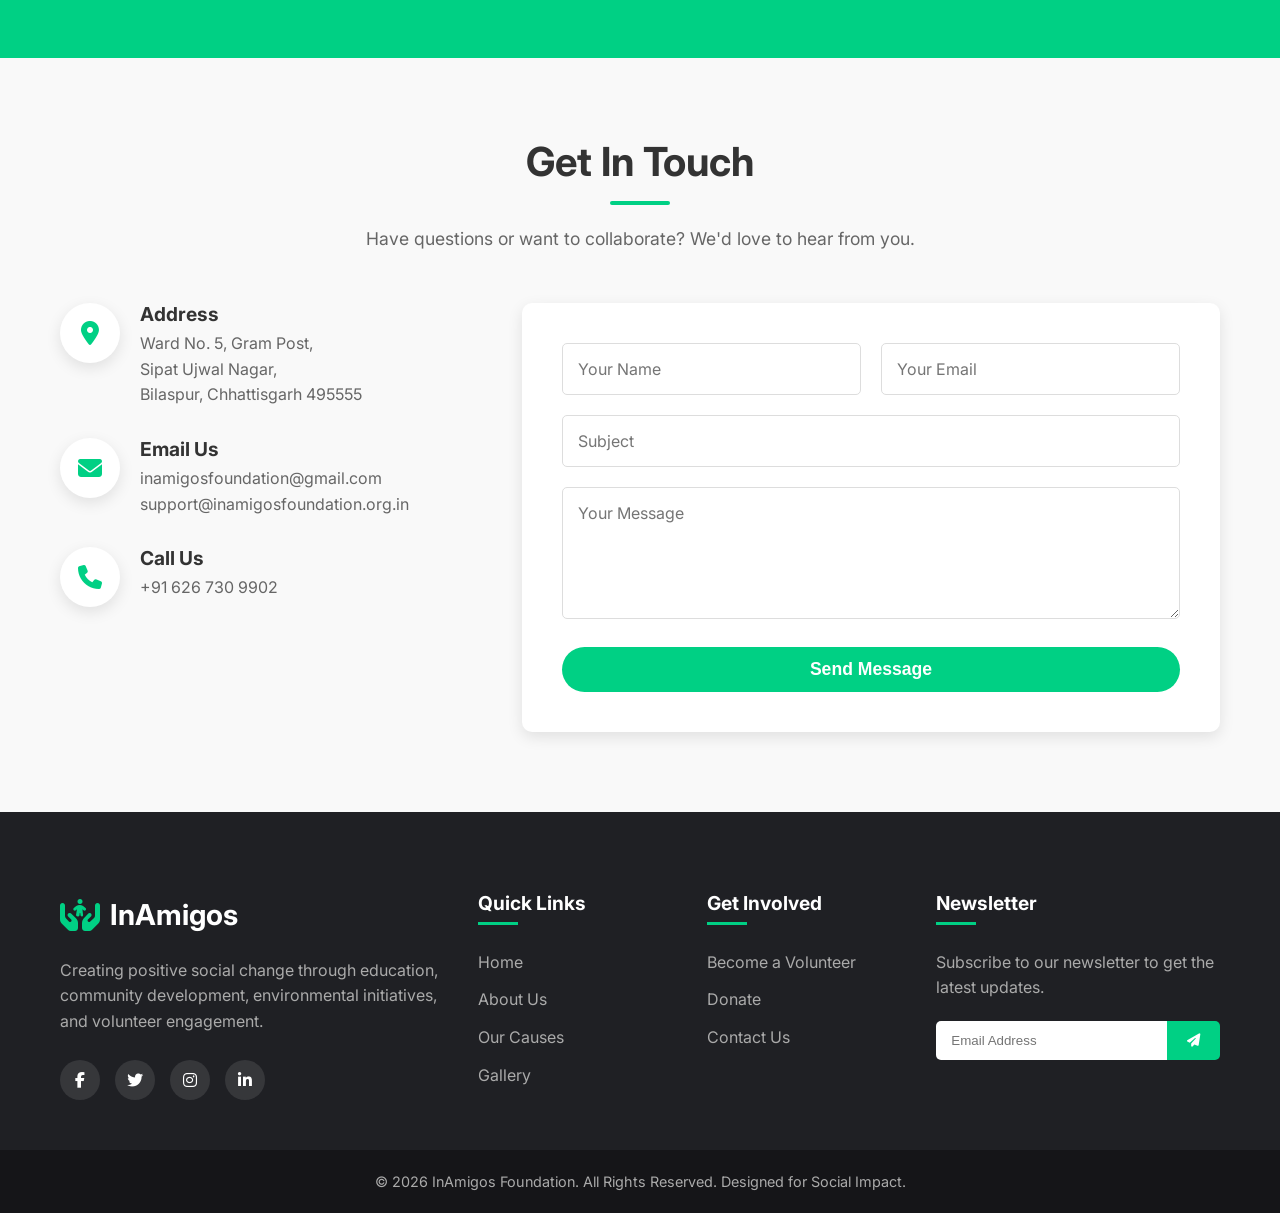
==== commit f2c79132: "Add AI Insights navigation section" ====
--- a/index.html
+++ b/index.html
@@ -28,6 +28,8 @@
                 <a href="#about">About</a>
                 <a href="#projects">Projects</a>
                 <a href="#impact">Impact</a>
+                <!-- AI Insights Navigation (Commit 1: Add research navigation section) -->
+                <a href="#research">AI Insights</a>
                 <a href="#gallery">Gallery</a>
                 <a href="#contact">Contact</a>
                 <a href="#contact" class="btn btn-primary nav-btn">Join Us</a>
@@ -185,6 +187,87 @@
         </div>
     </section>
 
+    <!-- AI-Powered Research & Social Impact Analysis Section -->
+    <!-- Commit 2: Create AI insights layout -->
+    <section id="research" class="research bg-light section-padding">
+        <div class="container">
+            <div class="section-header center">
+                <h2 class="section-title">AI-Powered Research & Social Impact Analysis</h2>
+                <div class="title-underline center-underline"></div>
+                <p class="section-subtitle">Democratizing Tech Education: Bridging the Digital Divide</p>
+            </div>
+            
+            <div class="research-content">
+                <!-- Introduction & Objectives -->
+                <!-- Commit 3: Add education analysis content -->
+                <div class="research-block">
+                    <div class="research-text">
+                        <h3>1. Executive Summary & Objectives</h3>
+                        <p>This report explores the intersection of social impact and modern technology education. It analyzes how progressive non-governmental organizations (NGOs) are moving beyond basic digital literacy, utilizing AI tools and rigorous open-source tech curricula to upskill underprivileged youth. By introducing structured pathways into software engineering and web development, these initiatives are creating sustainable employment avenues in today's competitive job market.</p>
+                    </div>
+                </div>
+
+                <!-- Key Findings & Industry Trends -->
+                <!-- Commit 4: Add NGO analytics section -->
+                <div class="research-block">
+                    <div class="research-text">
+                        <h3>2. Key Findings & Industry Trends</h3>
+                        <p>Recent data underscores a significant shift in volunteering models. Emphasizing high-value technical skills yields disproportionately high returns for marginalized communities.</p>
+                        <ul class="research-list">
+                            <li><i class="fa-solid fa-code"></i> <strong>The Shift to Full-Stack Mentorship:</strong> Vocational programs introducing core web technologies (HTML, CSS, JavaScript, PHP, MySQL) observe a 40% higher continued-learning rate compared to standard typing classes.</li>
+                            <li><i class="fa-solid fa-robot"></i> <strong>AI in Education:</strong> Integration of AI tools helps provide personalized, ongoing learning and problem-solving for students lacking traditional resources.</li>
+                            <li><i class="fa-solid fa-chart-line"></i> <strong>Trends Observed:</strong> Focus has shifted towards outcome-based tech training rather than mere exposure, dramatically increasing job placements.</li>
+                        </ul>
+                    </div>
+                </div>
+
+                <!-- Statistical Insights (Cards) -->
+                <!-- Commit 5: Add statistics cards and animations -->
+                <div class="research-stats">
+                    <div class="stat-card">
+                        <div class="stat-icon"><i class="fa-solid fa-laptop-code"></i></div>
+                        <h4 class="counter" data-target="55">0</h4><span>%</span>
+                        <p>Employability Increase with Web Tech</p>
+                    </div>
+                    <div class="stat-card">
+                        <div class="stat-icon"><i class="fa-solid fa-brain"></i></div>
+                        <h4 class="counter" data-target="85">0</h4><span>%</span>
+                        <p>Employability Increase with AI Tools</p>
+                    </div>
+                    <div class="stat-card">
+                        <div class="stat-icon"><i class="fa-solid fa-briefcase"></i></div>
+                        <h4 class="counter" data-target="55">0</h4><span>%</span>
+                        <p>Higher Success Rate in Interviews with Projects</p>
+                    </div>
+                </div>
+
+                <!-- Challenges & Conclusion -->
+                <div class="research-block">
+                    <div class="research-text insight-box">
+                        <h3>3. Insights, Challenges & Practical Applications</h3>
+                        <p><strong>Critical Insight: The Importance of Project-Based Portfolios</strong></p>
+                        <p>Theoretical knowledge alone is insufficient to secure tech employment. Youth who complete end-to-end practical projects—such as independently building an e-commerce website—demonstrate a much higher success rate in technical interviews. The primary challenge remains establishing consistent mentorship, creating a major opportunity for university engineering volunteers.</p>
+                    </div>
+                </div>
+
+                <div class="research-block">
+                    <div class="research-text">
+                        <h3>4. Conclusion & Actionable Steps</h3>
+                        <p>The strategic deployment of AI and programming education within the NGO sector is a powerful engine for social mobility. To sustain this momentum, the tech community must actively engage in skill-based volunteering, guiding students through practical projects and the safe use of AI tools.</p>
+                    </div>
+                </div>
+
+                <!-- Download Report Feature -->
+                <!-- Commit 7: Add report download feature -->
+                <div class="report-download">
+                    <a href="#" class="btn btn-primary btn-large">
+                        <i class="fa-solid fa-file-pdf"></i> Download Full AI Report
+                    </a>
+                </div>
+            </div>
+        </div>
+    </section>
+
     <!-- Gallery Section -->
     <section id="gallery" class="gallery section-padding">
         <div class="container">
--- a/style.css
+++ b/style.css
@@ -483,6 +483,148 @@
     margin-top: 10px;
 }
 
+/* AI Insights & Research Section */
+.research-content {
+    display: flex;
+    flex-direction: column;
+    gap: 40px;
+}
+
+.research-block {
+    background: var(--white);
+    padding: 30px;
+    border-radius: 10px;
+    box-shadow: var(--box-shadow);
+    transition: var(--transition);
+    border-left: 5px solid var(--primary-color);
+}
+
+.research-block:hover {
+    transform: translateY(-5px);
+    box-shadow: 0 10px 20px rgba(0,0,0,0.1);
+}
+
+.research-text h3 {
+    color: var(--text-dark);
+    font-size: 1.8rem;
+    margin-bottom: 15px;
+}
+
+.research-text p {
+    font-size: 1.1rem;
+    margin-bottom: 15px;
+    color: var(--text-light);
+}
+
+.research-list {
+    margin-top: 20px;
+}
+
+.research-list li {
+    display: flex;
+    align-items: flex-start;
+    gap: 15px;
+    margin-bottom: 15px;
+    font-size: 1.05rem;
+}
+
+.research-list i {
+    color: var(--primary-color);
+    font-size: 1.2rem;
+    margin-top: 5px;
+}
+
+/* Insight Box Styling */
+.insight-box {
+    background: rgba(0, 208, 132, 0.05);
+    border: 1px solid rgba(0, 208, 132, 0.2);
+    border-left: 5px solid var(--primary-color);
+    padding: 25px;
+    border-radius: 8px;
+}
+
+/* Statistics Cards (Commit 6: Improve responsiveness) */
+.research-stats {
+    display: grid;
+    grid-template-columns: repeat(auto-fit, minmax(250px, 1fr));
+    gap: 30px;
+    margin: 20px 0;
+}
+
+.stat-card {
+    background: var(--white);
+    padding: 30px 20px;
+    border-radius: 10px;
+    text-align: center;
+    box-shadow: var(--box-shadow);
+    transition: var(--transition);
+    border-bottom: 4px solid var(--primary-color);
+}
+
+.stat-card:hover {
+    transform: translateY(-10px);
+    box-shadow: 0 15px 30px rgba(0,0,0,0.15);
+}
+
+.stat-icon {
+    width: 60px;
+    height: 60px;
+    background: rgba(0, 208, 132, 0.1);
+    color: var(--primary-color);
+    border-radius: 50%;
+    display: flex;
+    align-items: center;
+    justify-content: center;
+    font-size: 1.8rem;
+    margin: 0 auto 20px;
+    transition: var(--transition);
+}
+
+.stat-card:hover .stat-icon {
+    background: var(--primary-color);
+    color: var(--white);
+}
+
+.stat-card h4 {
+    display: inline-block;
+    font-size: 3rem;
+    color: var(--text-dark);
+    margin-bottom: 5px;
+}
+
+.stat-card span {
+    font-size: 2rem;
+    font-weight: 700;
+    color: var(--primary-color);
+}
+
+.stat-card p {
+    font-size: 1.1rem;
+    font-weight: 500;
+    color: var(--text-light);
+}
+
+/* Download Report Button */
+.report-download {
+    text-align: center;
+    margin-top: 20px;
+}
+
+.report-download .btn {
+    display: inline-flex;
+    align-items: center;
+    gap: 10px;
+}
+
+@media (max-width: 768px) {
+    .research-stats {
+        grid-template-columns: 1fr;
+    }
+    .research-block {
+        padding: 20px;
+    }
+}
+
 /* Gallery Section */
 .gallery-grid {
     display: grid;
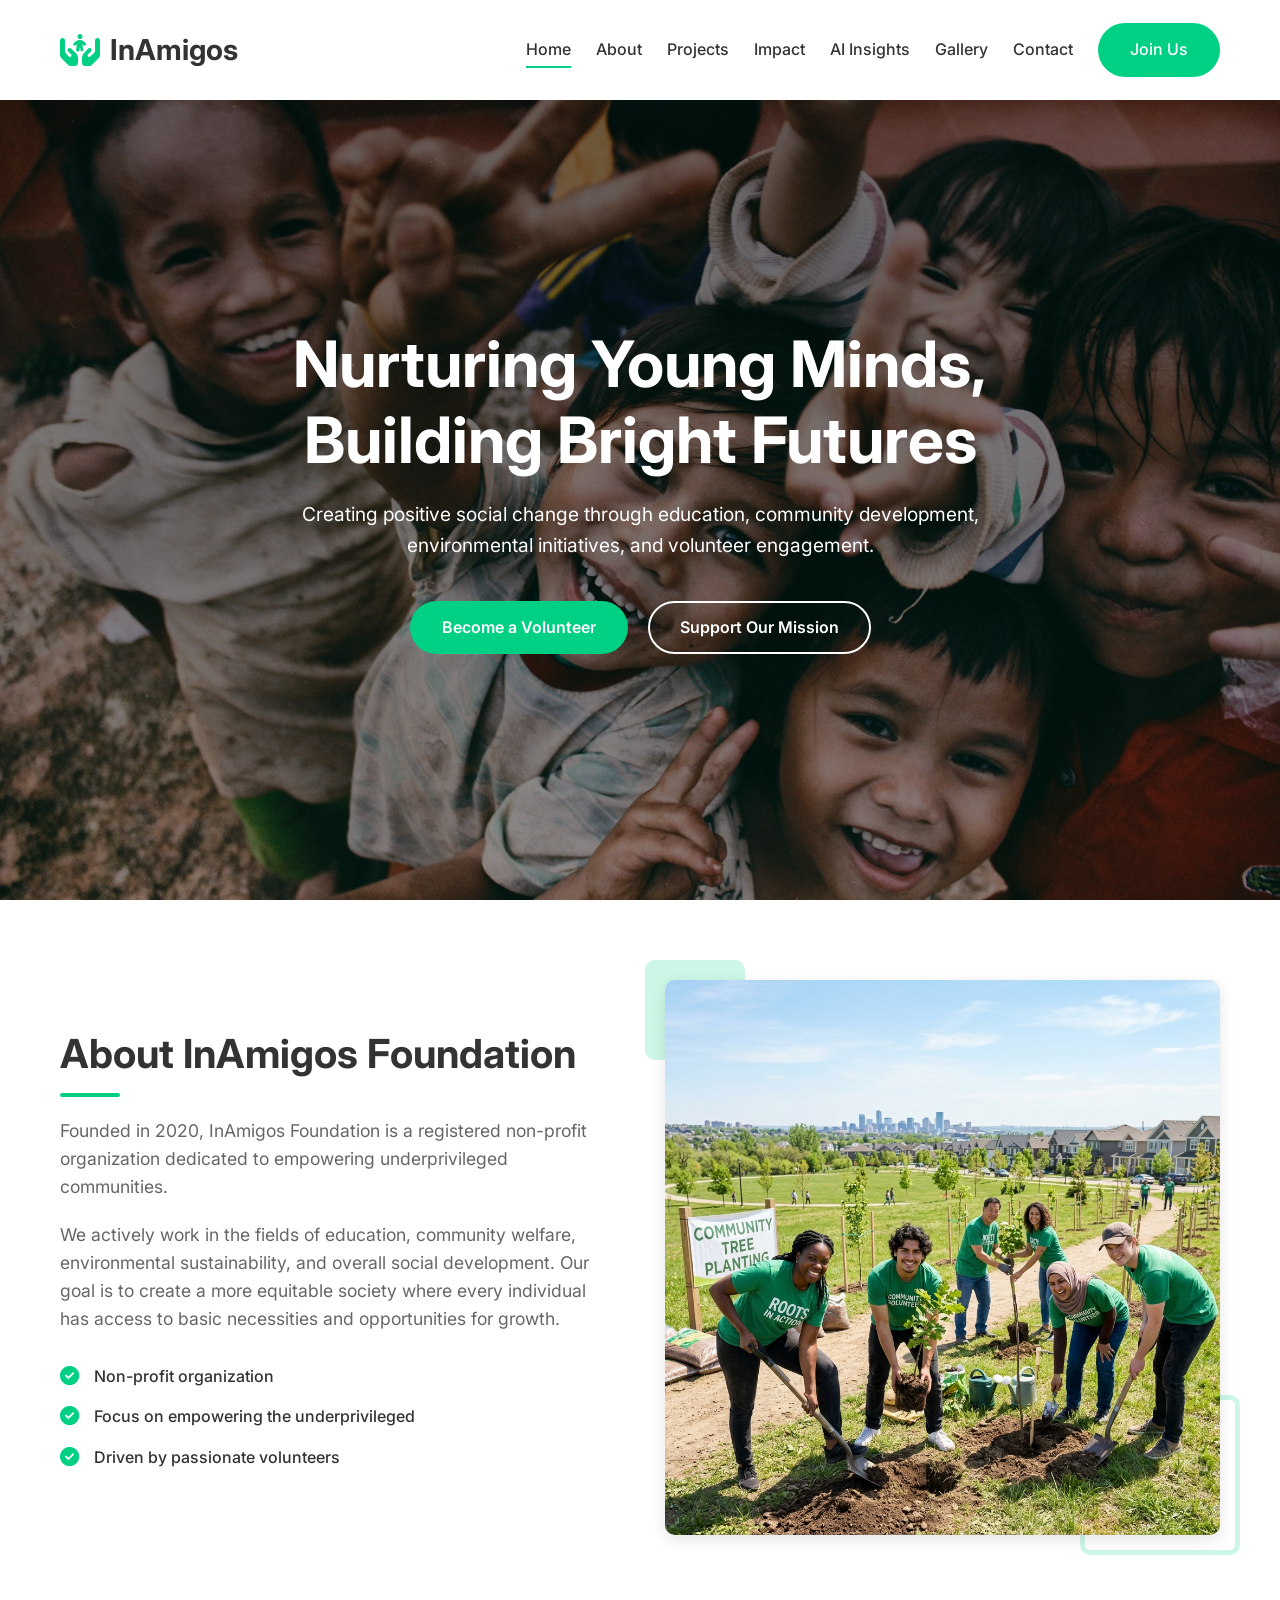
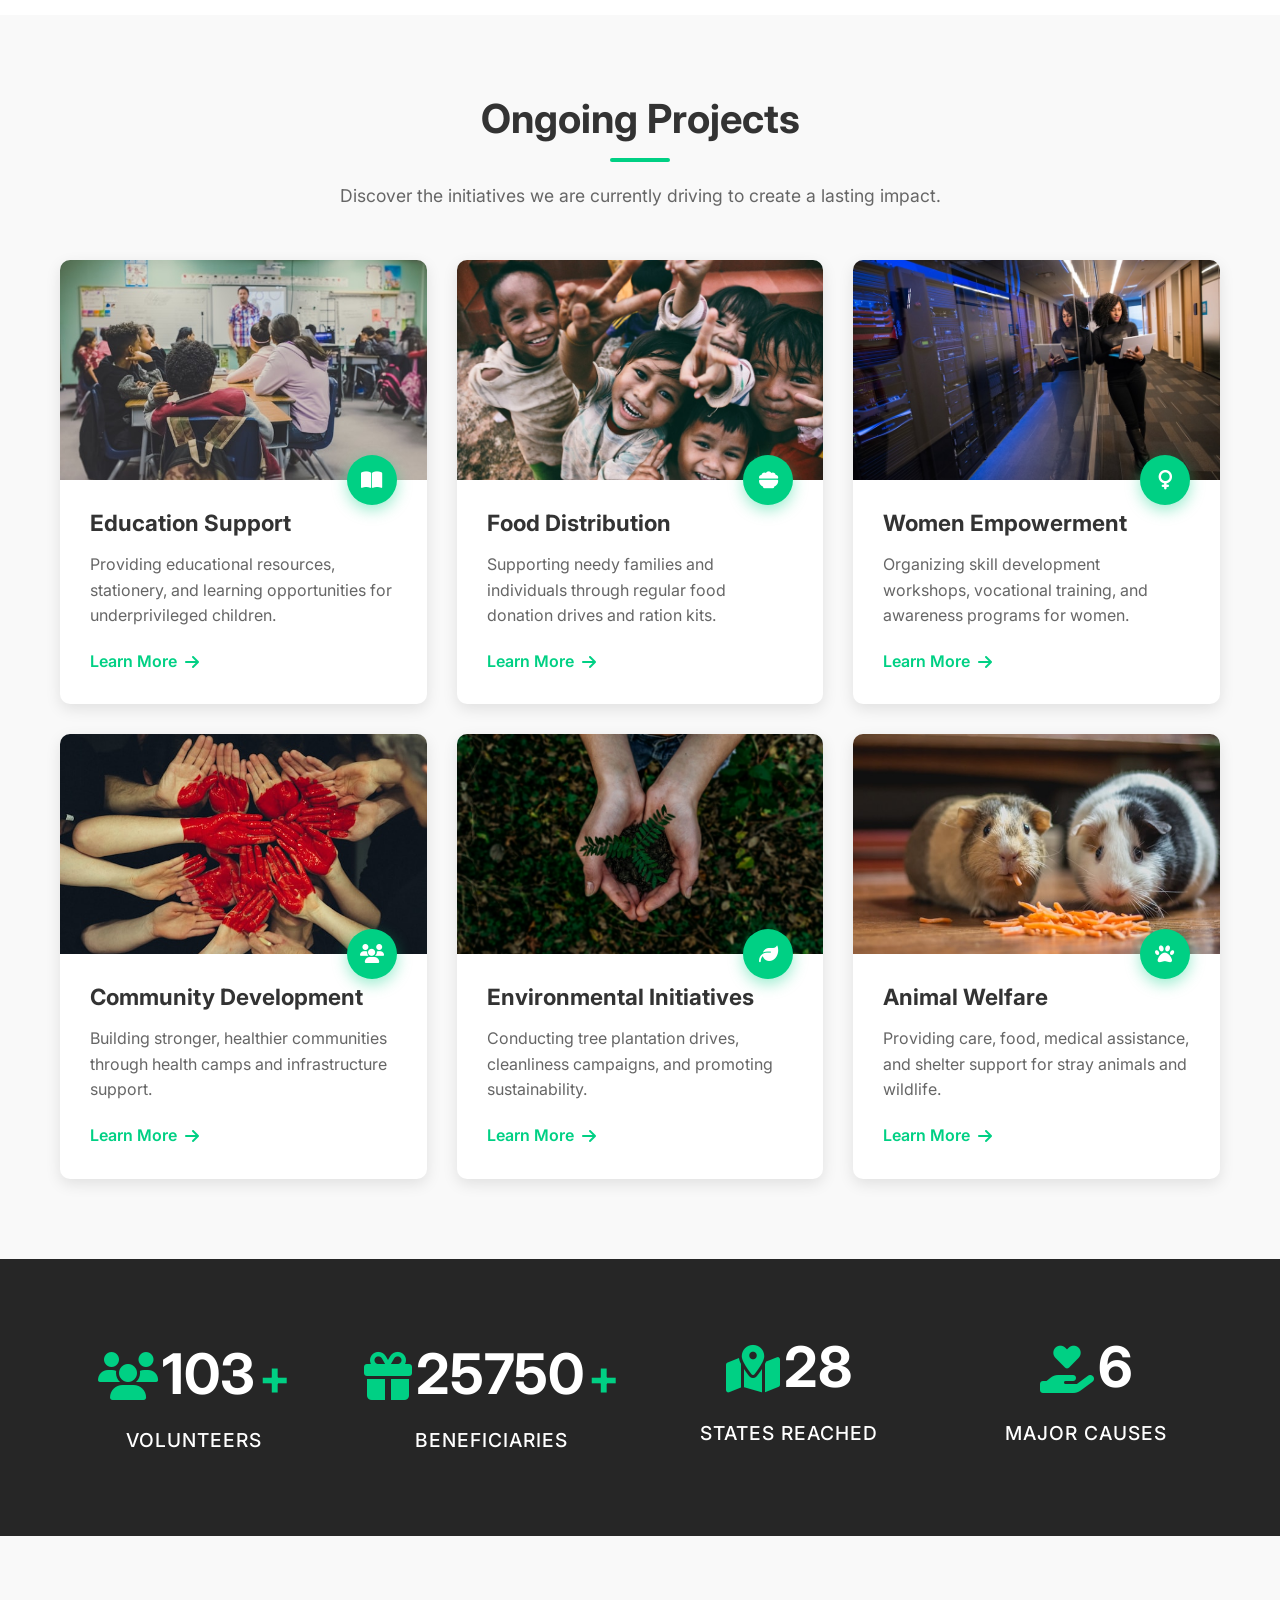
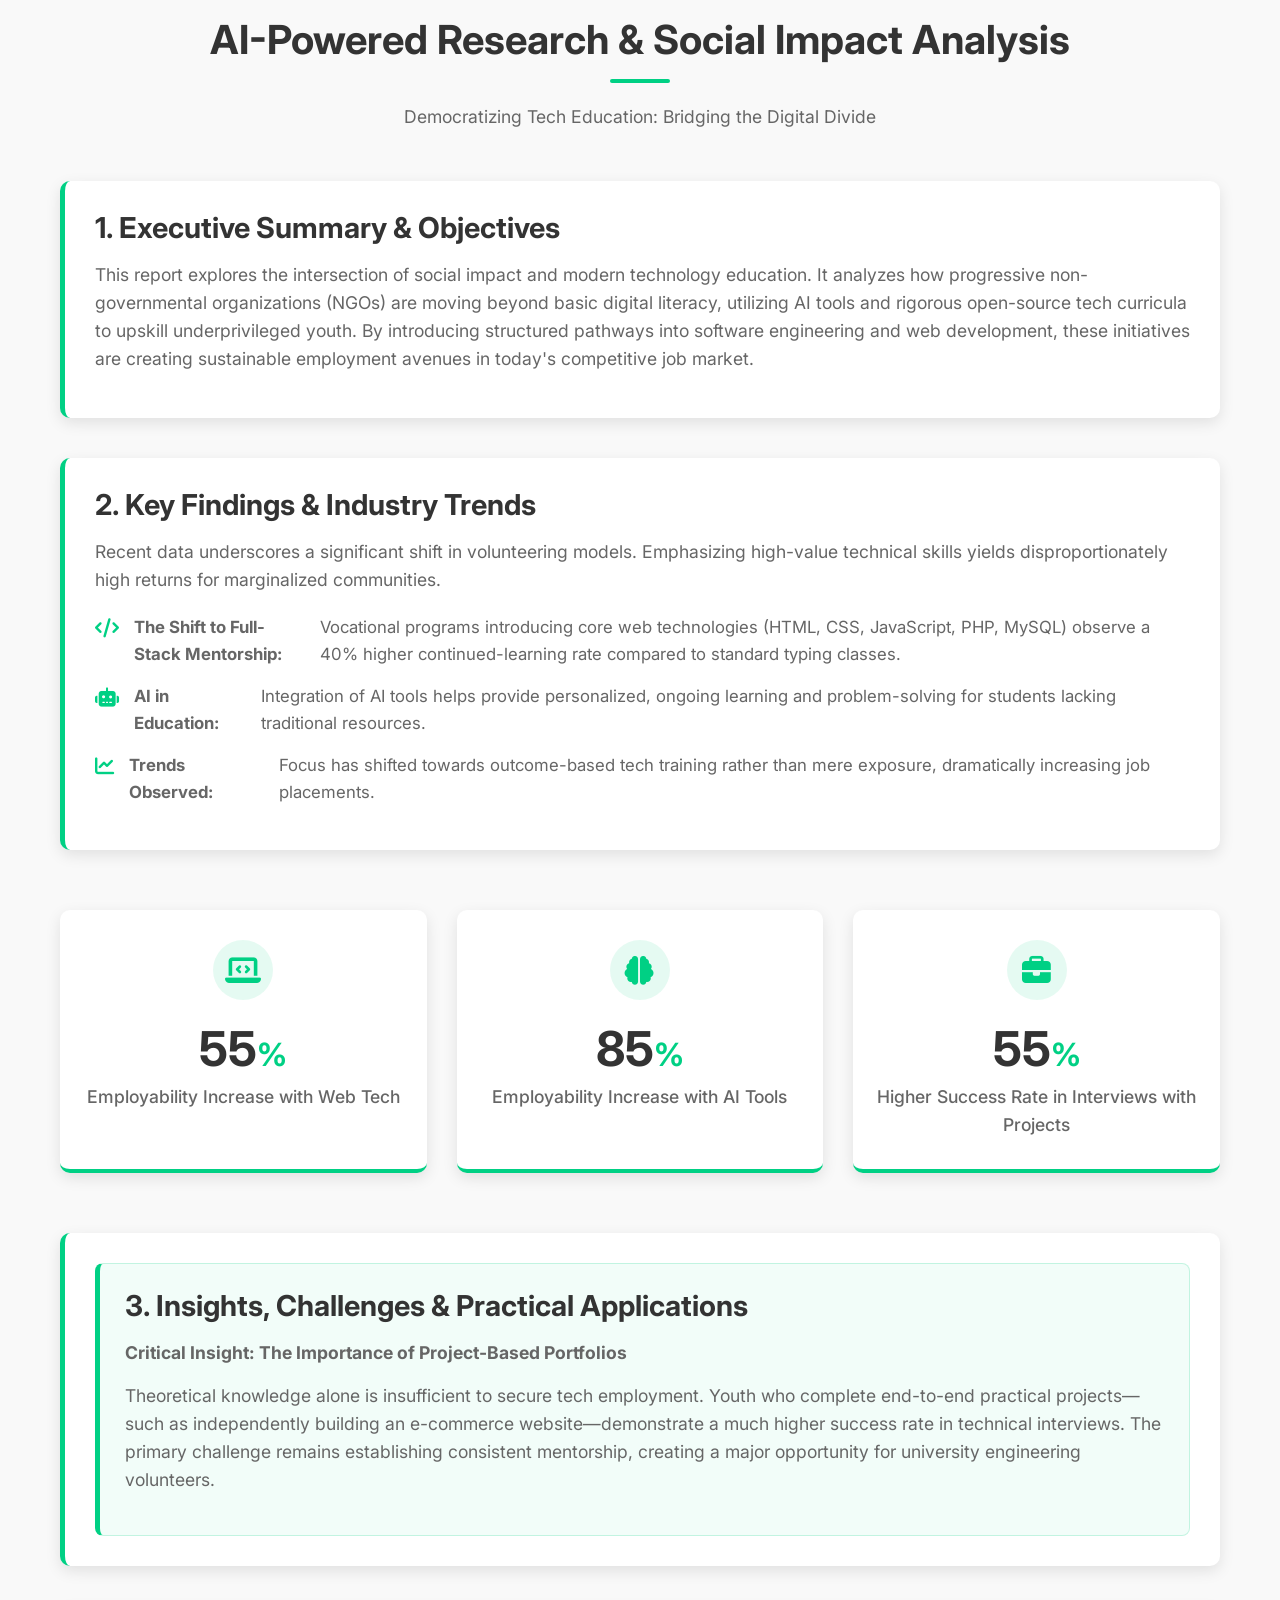
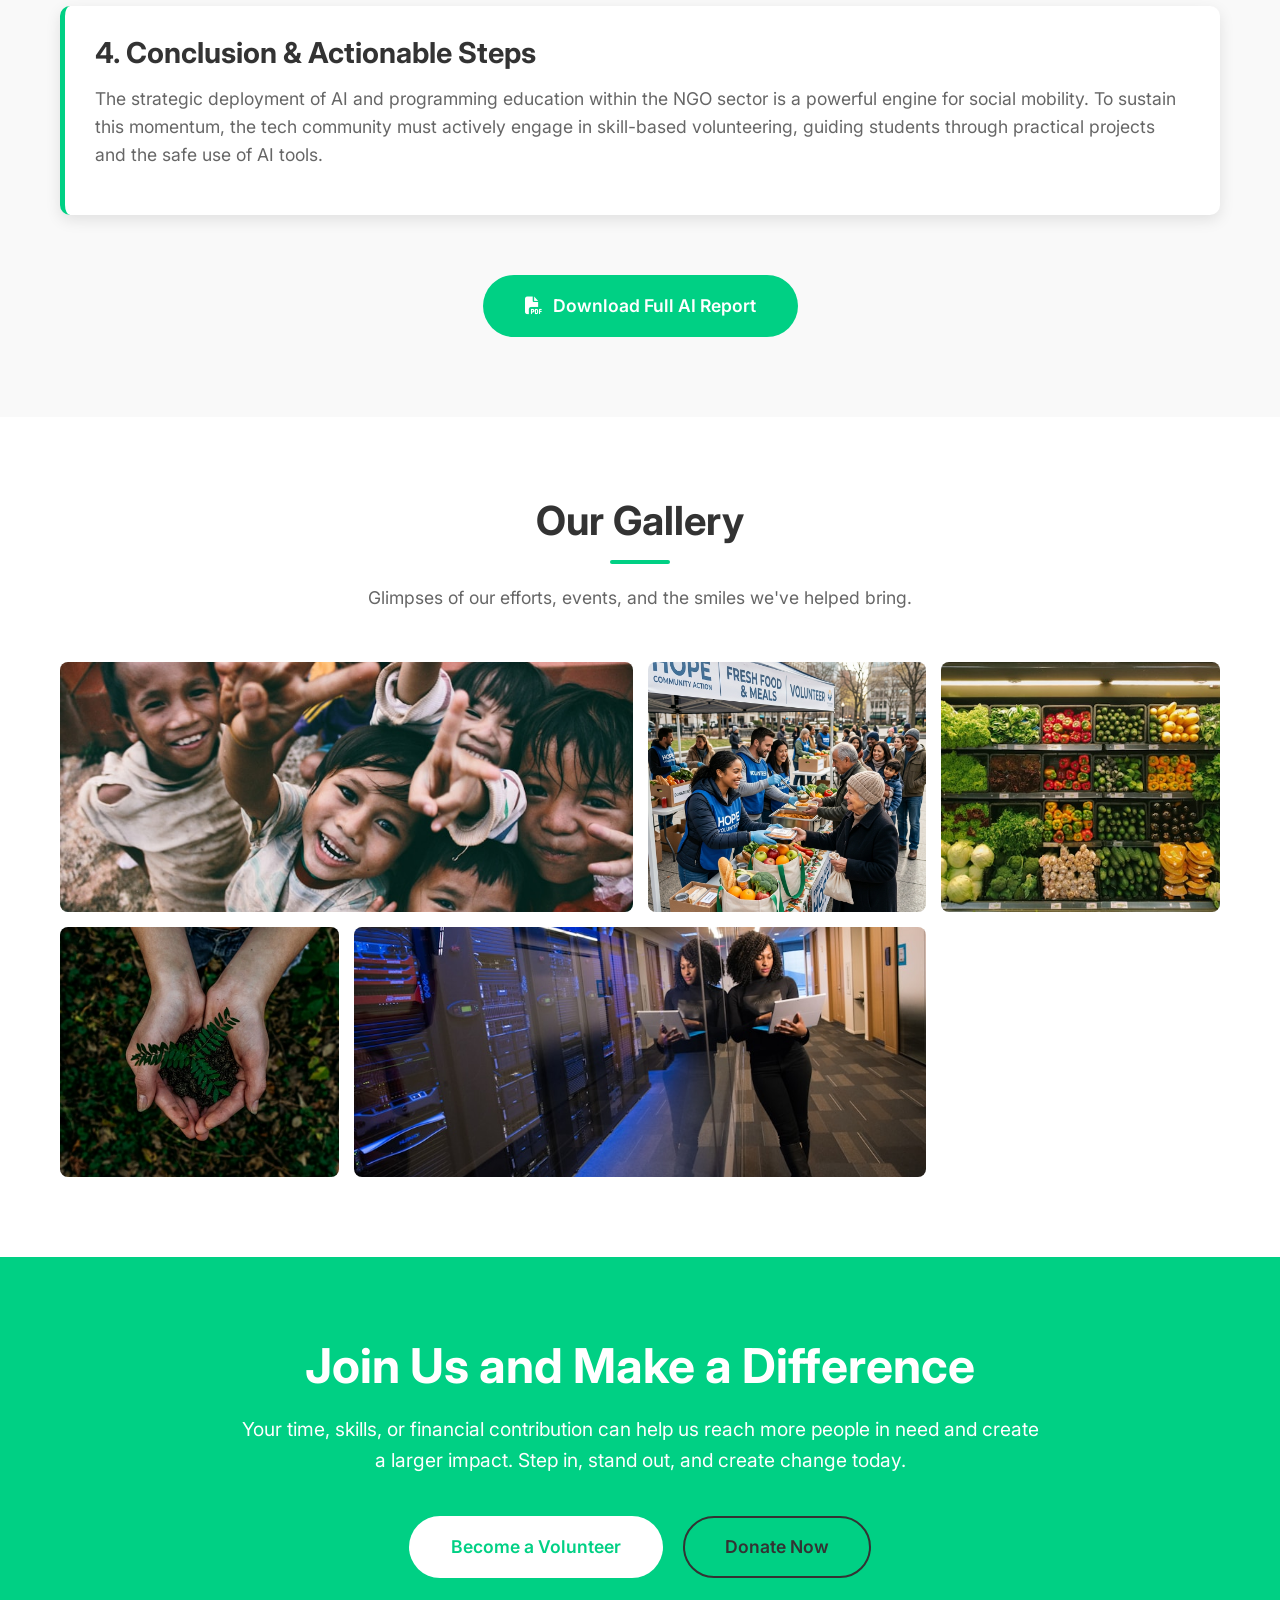
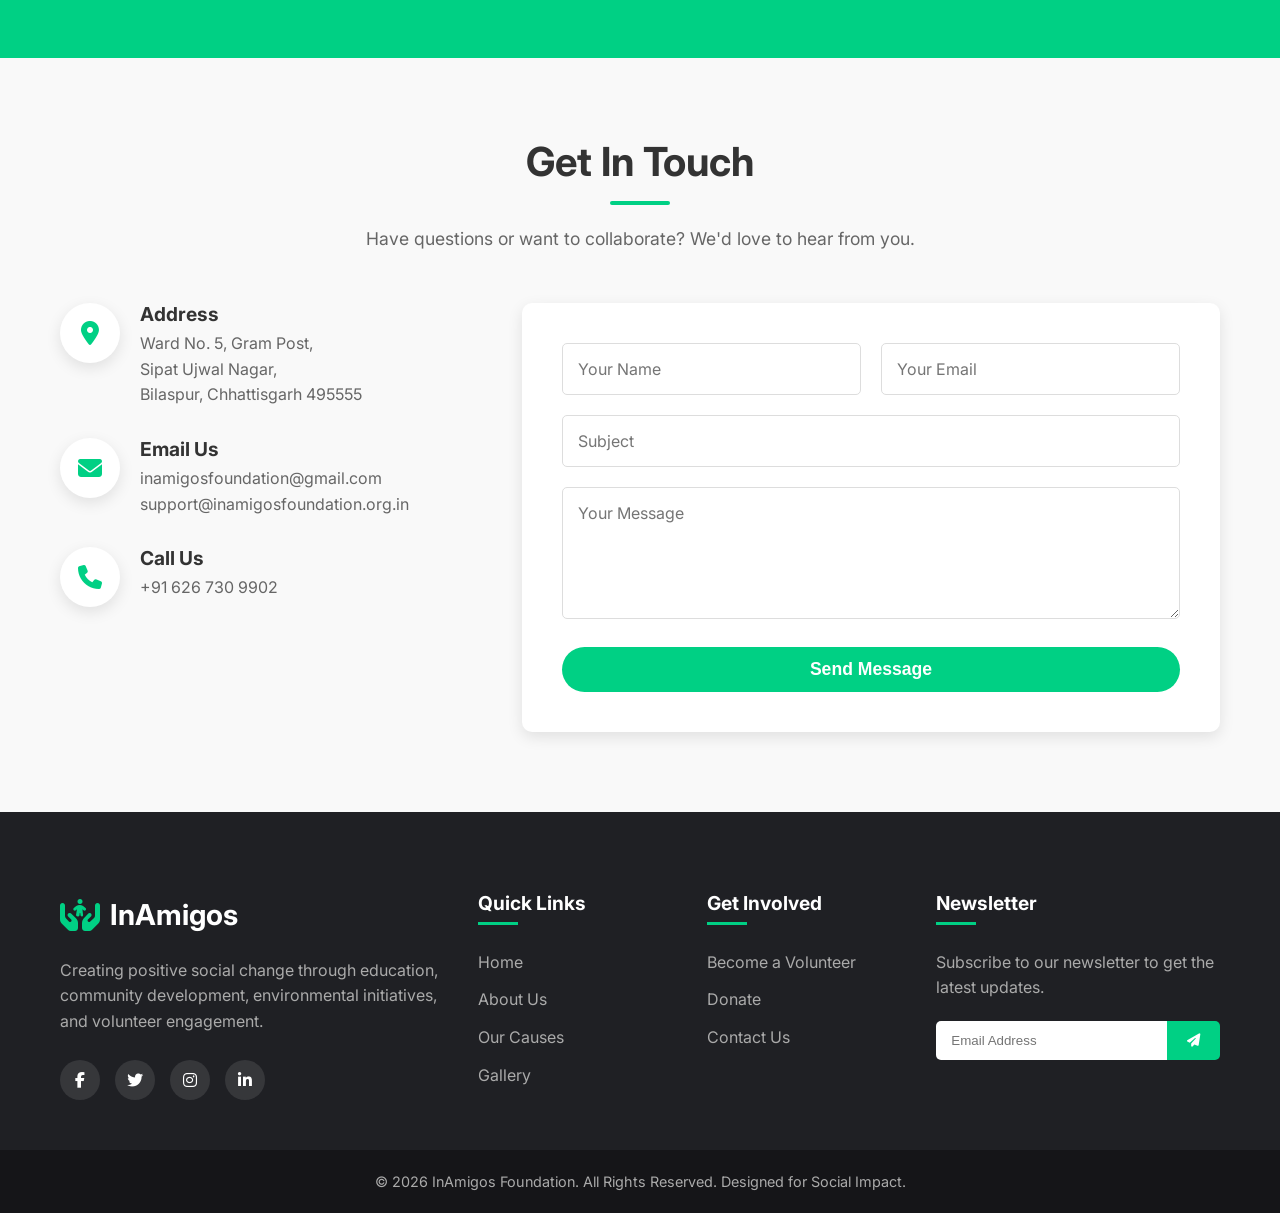
==== commit 3286d74a: "Add downloadable AI social impact report" ====
--- a/index.html
+++ b/index.html
@@ -260,7 +260,7 @@
                 <!-- Download Report Feature -->
                 <!-- Commit 7: Add report download feature -->
                 <div class="report-download">
-                    <a href="#" class="btn btn-primary btn-large">
+                    <a href="Report/AI_Social_Impact_Report.pdf" download class="btn btn-primary btn-large">
                         <i class="fa-solid fa-file-pdf"></i> Download Full AI Report
                     </a>
                 </div>
